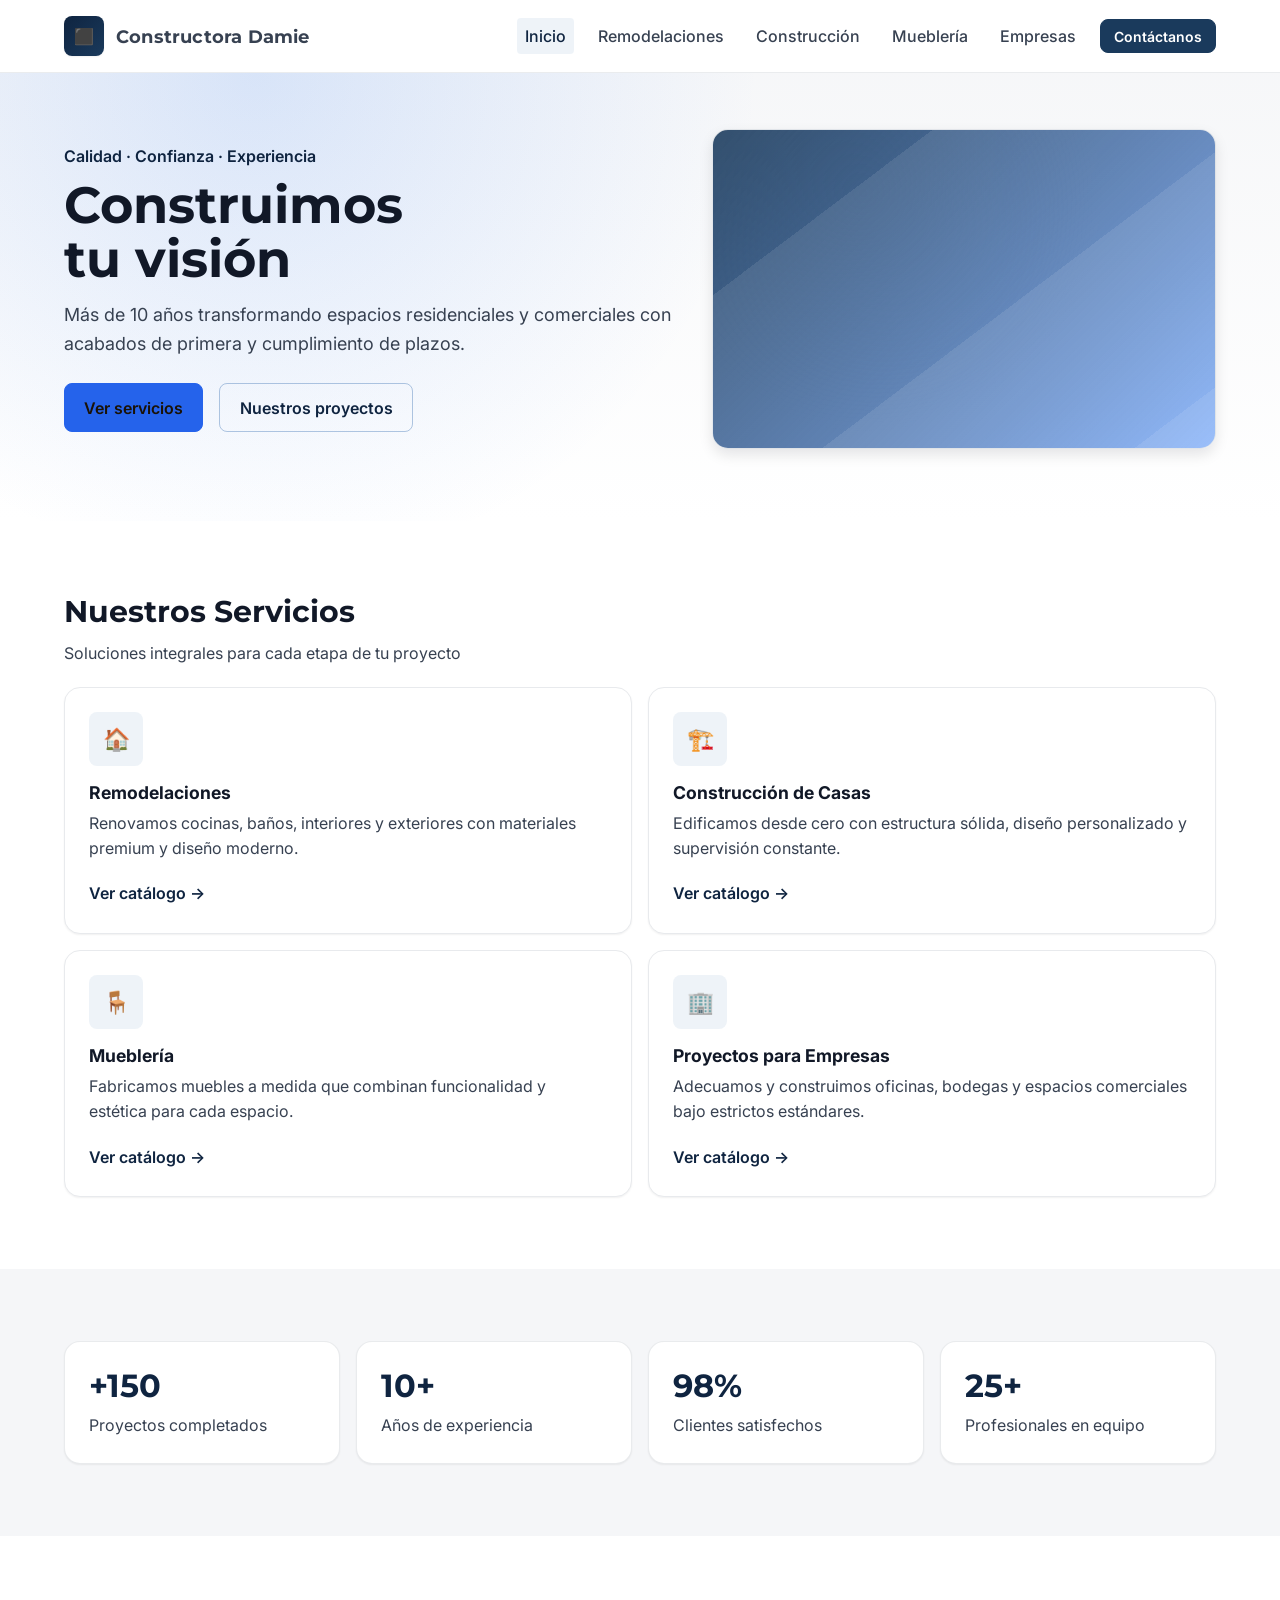
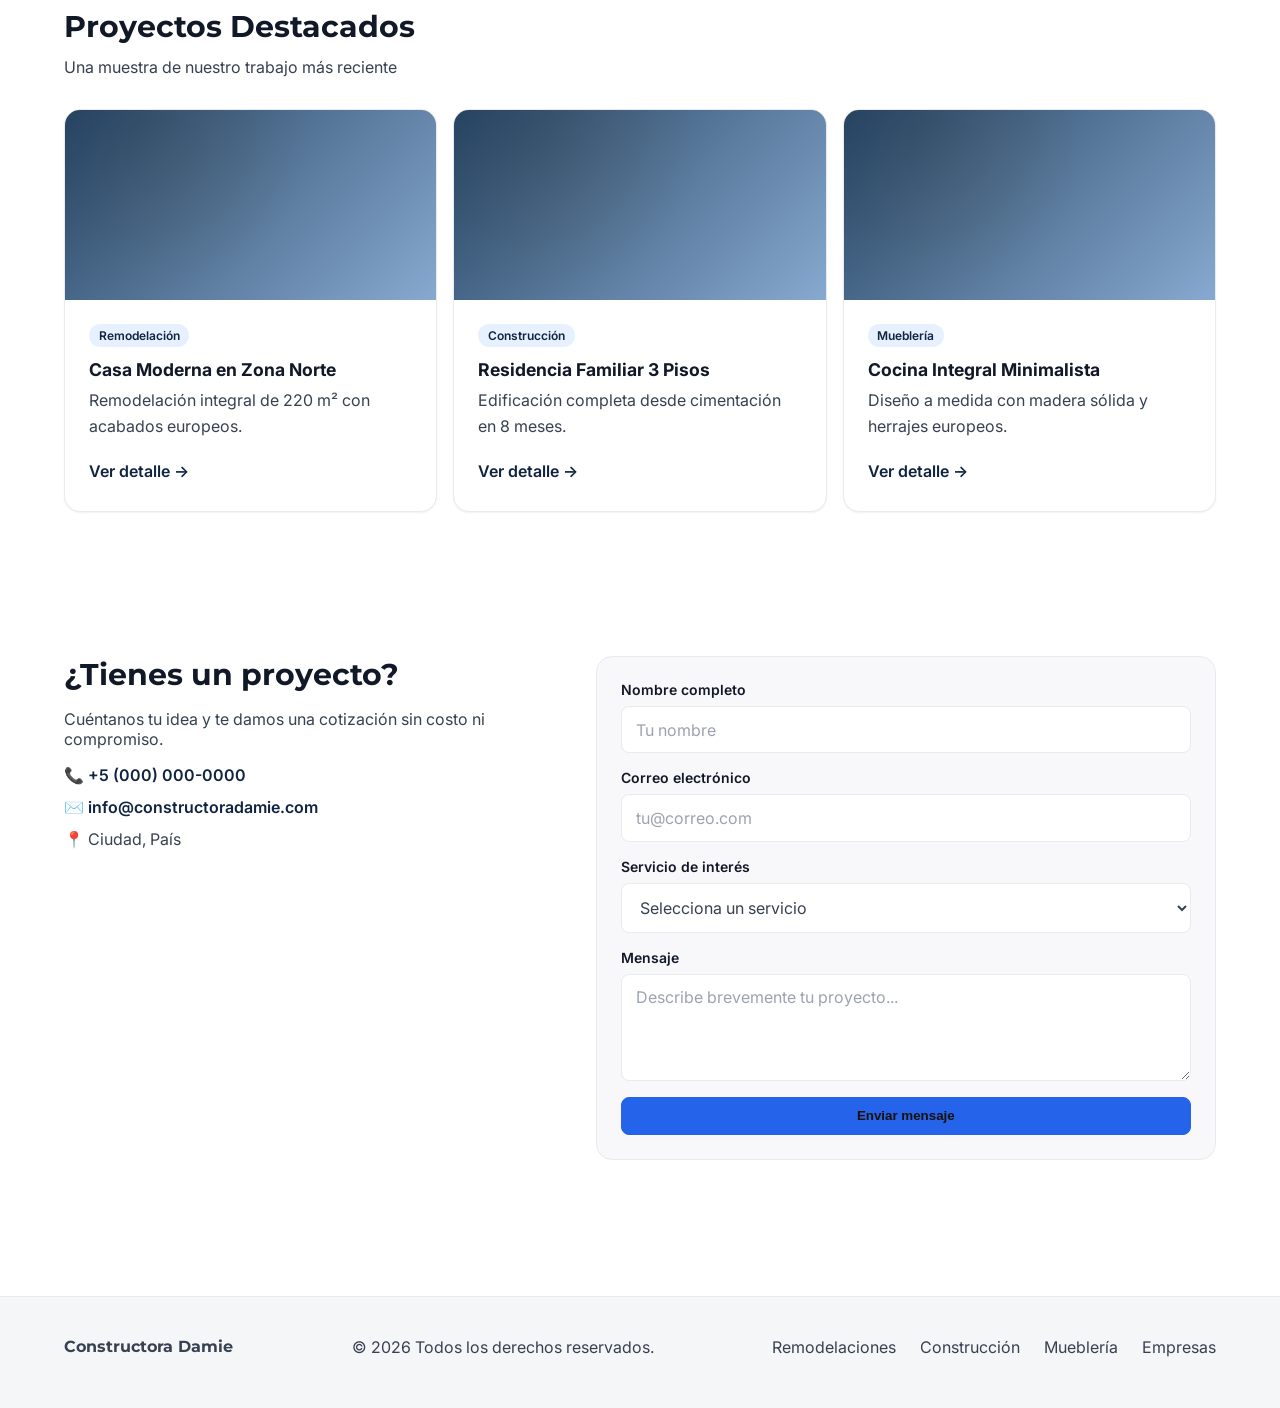
==== index.html @ b375d20c "created -creacion del proyecto en total" ====
<!DOCTYPE html>
<html lang="es">
<head>
  <meta charset="UTF-8" />
  <meta name="viewport" content="width=device-width, initial-scale=1.0" />
  <meta name="description" content="Constructora Damie — Remodelaciones, construcción de casas, mueblería y proyectos para empresas." />

  <title>Constructora Damie | Construimos tu visión</title>

  <!-- Hojas de estilo en orden de dependencia -->
  <link rel="stylesheet" href="css/variables.css" />
  <link rel="stylesheet" href="css/layout.css" />
  <link rel="stylesheet" href="css/components.css" />
  <link rel="stylesheet" href="css/pages.css" />

  <!-- Script global con defer: se descarga en paralelo y ejecuta al terminar el DOM -->
  <script src="js/main.js" defer></script>
</head>
<body>

  <!-- ========================================
       ENCABEZADO Y NAVEGACIÓN GLOBAL
       ======================================== -->
  <header class="site-header">
    <div class="container header-inner">

      <!-- Logo / identidad de marca -->
      <a href="index.html" class="logo" aria-label="Inicio Constructora Damie">
        <span class="logo__icon">⬛</span>
        <span class="logo__text">Constructora <strong>Damie</strong></span>
      </a>

      <!-- Botón hamburguesa (solo móviles) -->
      <button class="nav-toggle" aria-label="Abrir menú" aria-expanded="false" aria-controls="main-nav">
        <span class="nav-toggle__bar"></span>
        <span class="nav-toggle__bar"></span>
        <span class="nav-toggle__bar"></span>
      </button>

      <!-- Menú de navegación principal -->
      <nav id="main-nav" class="main-nav" role="navigation" aria-label="Menú principal">
        <ul class="main-nav__list">
          <li><a href="index.html" class="main-nav__link active">Inicio</a></li>
          <li><a href="pages/remodelaciones.html" class="main-nav__link">Remodelaciones</a></li>
          <li><a href="pages/construccion-casas.html" class="main-nav__link">Construcción</a></li>
          <li><a href="pages/muebleria.html" class="main-nav__link">Mueblería</a></li>
          <li><a href="pages/empresas.html" class="main-nav__link">Empresas</a></li>
          <li><a href="#contacto" class="btn btn--primary btn--sm">Contáctanos</a></li>
        </ul>
      </nav>

    </div>
  </header>

  <!-- ========================================
       CONTENIDO PRINCIPAL
       ======================================== -->
  <main id="main-content">

    <!-- SECCIÓN HERO — primera impresión del visitante -->
    <section class="hero" aria-labelledby="hero-title">
      <div class="container hero__inner">
        <div class="hero__text">
          <p class="hero__eyebrow">Calidad · Confianza · Experiencia</p>
          <h1 id="hero-title" class="hero__title">Construimos<br>tu visión</h1>
          <p class="hero__subtitle">
            Más de 10 años transformando espacios residenciales y comerciales
            con acabados de primera y cumplimiento de plazos.
          </p>
          <div class="hero__actions">
            <a href="#servicios" class="btn btn--accent btn--lg">Ver servicios</a>
            <a href="#proyectos" class="btn btn--outline btn--lg">Nuestros proyectos</a>
          </div>
        </div>
        <div class="hero__image" role="img" aria-label="Proyecto destacado de Constructora Damie"></div>
      </div>
    </section>

    <!-- SECCIÓN SERVICIOS — tarjetas de los 4 servicios principales -->
    <section id="servicios" class="section services" aria-labelledby="services-title">
      <div class="container">
        <div class="section-header">
          <h2 id="services-title" class="section-title">Nuestros Servicios</h2>
          <p class="section-subtitle">Soluciones integrales para cada etapa de tu proyecto</p>
        </div>

        <div class="services__grid">

          <article class="card card--service">
            <div class="card__icon" aria-hidden="true">🏠</div>
            <h3 class="card__title">Remodelaciones</h3>
            <p class="card__desc">Renovamos cocinas, baños, interiores y exteriores con materiales premium y diseño moderno.</p>
            <a href="pages/remodelaciones.html" class="card__link">Ver catálogo →</a>
          </article>

          <article class="card card--service">
            <div class="card__icon" aria-hidden="true">🏗️</div>
            <h3 class="card__title">Construcción de Casas</h3>
            <p class="card__desc">Edificamos desde cero con estructura sólida, diseño personalizado y supervisión constante.</p>
            <a href="pages/construccion-casas.html" class="card__link">Ver catálogo →</a>
          </article>

          <article class="card card--service">
            <div class="card__icon" aria-hidden="true">🪑</div>
            <h3 class="card__title">Mueblería</h3>
            <p class="card__desc">Fabricamos muebles a medida que combinan funcionalidad y estética para cada espacio.</p>
            <a href="pages/muebleria.html" class="card__link">Ver catálogo →</a>
          </article>

          <article class="card card--service">
            <div class="card__icon" aria-hidden="true">🏢</div>
            <h3 class="card__title">Proyectos para Empresas</h3>
            <p class="card__desc">Adecuamos y construimos oficinas, bodegas y espacios comerciales bajo estrictos estándares.</p>
            <a href="pages/empresas.html" class="card__link">Ver catálogo →</a>
          </article>

        </div>
      </div>
    </section>

    <!-- SECCIÓN CIFRAS / CONFIANZA -->
    <section class="section stats" aria-label="Cifras de confianza">
      <div class="container stats__grid">
        <div class="stat">
          <span class="stat__number">+150</span>
          <span class="stat__label">Proyectos completados</span>
        </div>
        <div class="stat">
          <span class="stat__number">10+</span>
          <span class="stat__label">Años de experiencia</span>
        </div>
        <div class="stat">
          <span class="stat__number">98%</span>
          <span class="stat__label">Clientes satisfechos</span>
        </div>
        <div class="stat">
          <span class="stat__number">25+</span>
          <span class="stat__label">Profesionales en equipo</span>
        </div>
      </div>
    </section>

    <!-- SECCIÓN PROYECTOS DESTACADOS -->
    <section id="proyectos" class="section projects" aria-labelledby="projects-title">
      <div class="container">
        <div class="section-header">
          <h2 id="projects-title" class="section-title">Proyectos Destacados</h2>
          <p class="section-subtitle">Una muestra de nuestro trabajo más reciente</p>
        </div>

        <div class="projects__grid">
          <!-- Las tarjetas de proyecto se generarán con JS o se añadirán en iteraciones siguientes -->
          <article class="card card--project">
            <div class="card__thumb card__thumb--placeholder" role="img" aria-label="Remodelación residencial"></div>
            <div class="card__body">
              <span class="tag">Remodelación</span>
              <h3 class="card__title">Casa Moderna en Zona Norte</h3>
              <p class="card__desc">Remodelación integral de 220 m² con acabados europeos.</p>
              <a href="pages/detalles.html" class="card__link">Ver detalle →</a>
            </div>
          </article>

          <article class="card card--project">
            <div class="card__thumb card__thumb--placeholder" role="img" aria-label="Construcción nueva"></div>
            <div class="card__body">
              <span class="tag">Construcción</span>
              <h3 class="card__title">Residencia Familiar 3 Pisos</h3>
              <p class="card__desc">Edificación completa desde cimentación en 8 meses.</p>
              <a href="pages/detalles.html" class="card__link">Ver detalle →</a>
            </div>
          </article>

          <article class="card card--project">
            <div class="card__thumb card__thumb--placeholder" role="img" aria-label="Mueblería a medida"></div>
            <div class="card__body">
              <span class="tag">Mueblería</span>
              <h3 class="card__title">Cocina Integral Minimalista</h3>
              <p class="card__desc">Diseño a medida con madera sólida y herrajes europeos.</p>
              <a href="pages/detalles.html" class="card__link">Ver detalle →</a>
            </div>
          </article>
        </div>
      </div>
    </section>

    <!-- SECCIÓN CONTACTO -->
    <section id="contacto" class="section contact" aria-labelledby="contact-title">
      <div class="container contact__inner">

        <div class="contact__info">
          <h2 id="contact-title" class="section-title">¿Tienes un proyecto?</h2>
          <p>Cuéntanos tu idea y te damos una cotización sin costo ni compromiso.</p>
          <ul class="contact__list">
            <li>📞 <a href="tel:+50000000000">+5 (000) 000-0000</a></li>
            <li>✉️ <a href="mailto:info@constructoradamie.com">info@constructoradamie.com</a></li>
            <li>📍 Ciudad, País</li>
          </ul>
        </div>

        <!-- Formulario de contacto — acción real se configura con JS o backend -->
        <form class="contact__form" id="contact-form" novalidate>
          <div class="form-group">
            <label for="nombre">Nombre completo</label>
            <input type="text" id="nombre" name="nombre" placeholder="Tu nombre" required />
          </div>
          <div class="form-group">
            <label for="email">Correo electrónico</label>
            <input type="email" id="email" name="email" placeholder="tu@correo.com" required />
          </div>
          <div class="form-group">
            <label for="servicio">Servicio de interés</label>
            <select id="servicio" name="servicio">
              <option value="">Selecciona un servicio</option>
              <option value="remodelacion">Remodelación</option>
              <option value="construccion">Construcción de casa</option>
              <option value="muebleria">Mueblería</option>
              <option value="empresas">Proyecto empresarial</option>
            </select>
          </div>
          <div class="form-group">
            <label for="mensaje">Mensaje</label>
            <textarea id="mensaje" name="mensaje" rows="4" placeholder="Describe brevemente tu proyecto..."></textarea>
          </div>
          <button type="submit" class="btn btn--accent btn--full">Enviar mensaje</button>
        </form>

      </div>
    </section>

  </main>

  <!-- ========================================
       PIE DE PÁGINA
       ======================================== -->
  <footer class="site-footer">
    <div class="container footer__inner">
      <p class="footer__brand">Constructora <strong>Damie</strong></p>
      <p class="footer__copy">© <span id="year"></span> Todos los derechos reservados.</p>
      <nav aria-label="Enlaces del pie de página">
        <ul class="footer__links">
          <li><a href="pages/remodelaciones.html">Remodelaciones</a></li>
          <li><a href="pages/construccion-casas.html">Construcción</a></li>
          <li><a href="pages/muebleria.html">Mueblería</a></li>
          <li><a href="pages/empresas.html">Empresas</a></li>
        </ul>
      </nav>
    </div>
  </footer>

</body>
</html>
---- css/variables.css ----
@import url('https://fonts.googleapis.com/css2?family=Inter:wght@400;500;600;700&family=Montserrat:wght@400;600;700&display=swap');

/* =============================================
   variables.css — Tokens de diseño globales
   Constructora Damie
   ============================================= */

:root {

  /* --- Paleta de color principal (azules) --- */
  --color-primary:        #1A3A5C;   /* Azul marino corporativo */
  --color-primary-light:  #3B82F6;   /* Azul medio luminoso (hover, acentos) */
  --color-primary-dark:   #0F2440;   /* Azul oscuro (sombras, énfasis) */

  /* --- Neutros --- */
  --color-white:          #FFFFFF;
  --color-gray-100:       #F5F6F8;   /* Fondo de secciones alternas */
  --color-gray-200:       #E8EAED;   /* Bordes suaves */
  --color-gray-400:       #9CA3AF;   /* Texto secundario / placeholders */
  --color-gray-700:       #374151;   /* Texto de cuerpo */
  --color-gray-900:       #111827;   /* Títulos y texto principal */

  /* --- Color de acento / llamada a la acción (azul brillante) --- */
  --color-accent:         #2563EB;   /* Azul de acento para CTA */
  --color-accent-dark:    #1D4ED8;   /* Hover del acento */

  /* --- Semánticos --- */
  --color-bg:             var(--color-white);
  --color-text:           var(--color-gray-700);
  --color-heading:        var(--color-gray-900);
  --color-border:         var(--color-gray-200);
  --color-surface:        var(--color-gray-100);

  /* --- Tipografía --- */
  --font-primary:   'Inter', 'Segoe UI', Arial, sans-serif;
  --font-heading:   'Montserrat', 'Inter', 'Segoe UI', Arial, sans-serif;

  --text-xs:    0.75rem;    /*  12px */
  --text-sm:    0.875rem;   /*  14px */
  --text-base:  1rem;       /*  16px */
  --text-lg:    1.125rem;   /*  18px */
  --text-xl:    1.25rem;    /*  20px */
  --text-2xl:   1.5rem;     /*  24px */
  --text-3xl:   1.875rem;   /*  30px */
  --text-4xl:   2.25rem;    /*  36px */
  --text-5xl:   3rem;       /*  48px */

  --font-normal:  400;
  --font-medium:  500;
  --font-semi:    600;
  --font-bold:    700;

  --leading-tight:  1.25;
  --leading-normal: 1.6;

  /* --- Espaciado (escala 4px) --- */
  --space-1:   0.25rem;   /*  4px */
  --space-2:   0.5rem;    /*  8px */
  --space-3:   0.75rem;   /* 12px */
  --space-4:   1rem;      /* 16px */
  --space-6:   1.5rem;    /* 24px */
  --space-8:   2rem;      /* 32px */
  --space-10:  2.5rem;    /* 40px */
  --space-12:  3rem;      /* 48px */
  --space-16:  4rem;      /* 64px */
  --space-20:  5rem;      /* 80px */

  /* --- Bordes y radios --- */
  --radius-sm:  4px;
  --radius-md:  8px;
  --radius-lg:  16px;
  --radius-full: 9999px;

  /* --- Sombras --- */
  --shadow-sm:  0 1px 2px rgba(2, 6, 23, 0.06);
  --shadow-md:  0 6px 14px rgba(2, 6, 23, 0.10);
  --shadow-lg:  0 10px 28px rgba(2, 6, 23, 0.14);

  /* --- Transiciones --- */
  --transition-fast:   150ms ease;
  --transition-base:   250ms ease;
  --transition-slow:   400ms ease;

  /* --- Ancho máximo del contenedor --- */
  --container-max: 1200px;
  --container-pad: var(--space-6);
}
---- css/layout.css ----
/* =============================================
   layout.css — Estructura base del sitio
   Constructora Damie
   ============================================= */

/* Reset mínimo y box-model consistente */
*,
*::before,
*::after {
  box-sizing: border-box;
}

html {
  scroll-behavior: smooth;
}

body {
  margin: 0;
  font-family: var(--font-primary);
  color: var(--color-text);
  background: var(--color-bg);
}

img {
  max-width: 100%;
  height: auto;
}

a {
  color: inherit;
  text-decoration: none;
}

:focus-visible {
  outline: 3px solid rgba(37, 99, 168, 0.35);
  outline-offset: 2px;
  border-radius: var(--radius-sm);
}

/* Contenedor centrado para mantener legibilidad */
.container {
  width: min(100%, var(--container-max));
  margin: 0 auto;
  padding: 0 var(--container-pad);
}

/* Encabezado */
.site-header {
  position: sticky;
  top: 0;
  z-index: 50;
  background: rgba(255, 255, 255, 0.85);
  backdrop-filter: blur(10px);
  border-bottom: 1px solid rgba(232, 234, 237, 0.9);
}

.header-inner {
  min-height: 72px;
  display: flex;
  align-items: center;
  justify-content: space-between;
  gap: var(--space-4);
}

.logo {
  display: inline-flex;
  align-items: center;
  gap: var(--space-3);
  padding: var(--space-2) 0;
  user-select: none;
}

.logo__icon {
  width: 40px;
  height: 40px;
  display: grid;
  place-items: center;
  border-radius: var(--radius-md);
  background: linear-gradient(135deg, var(--color-primary-dark), var(--color-primary));
  color: var(--color-white);
  box-shadow: var(--shadow-sm);
  font-size: 16px;
}

.logo__text {
  font-family: var(--font-heading);
  font-size: 1.1rem;
  font-weight: var(--font-bold);
  letter-spacing: 0.2px;
}

.nav-toggle {
  display: none; /* Visible en móviles */
  width: 44px;
  height: 44px;
  border-radius: var(--radius-md);
  border: 1px solid var(--color-border);
  background: var(--color-white);
  cursor: pointer;
  align-items: center;
  justify-content: center;
}

.nav-toggle__bar {
  display: block;
  width: 20px;
  height: 2px;
  background: var(--color-gray-700);
  border-radius: var(--radius-full);
  margin: 3px 0;
}

/* Navegación */
.main-nav__list {
  list-style: none;
  padding: 0;
  margin: 0;
  display: flex;
  align-items: center;
  gap: var(--space-4);
}

.main-nav__link {
  font-weight: var(--font-medium);
  color: var(--color-gray-700);
  padding: var(--space-2) var(--space-2);
  border-radius: var(--radius-sm);
  transition: background var(--transition-fast), color var(--transition-fast);
}

.main-nav__link:hover {
  background: rgba(232, 234, 237, 0.8);
  color: var(--color-primary-dark);
}

.main-nav__link.active {
  color: var(--color-primary-dark);
  background: rgba(37, 99, 168, 0.08);
}

/* Footer */
.site-footer {
  margin-top: 4rem;
  padding: 2.5rem 0;
  border-top: 1px solid rgba(232, 234, 237, 0.9);
  background: var(--color-surface);
}

.footer__inner {
  display: flex;
  align-items: flex-start;
  justify-content: space-between;
  gap: var(--space-8);
}

.footer__brand {
  margin: 0 0 var(--space-3);
  font-family: var(--font-heading);
  font-weight: var(--font-bold);
}

.footer__copy {
  margin: 0;
  color: var(--color-gray-700);
}

.footer__links {
  margin: 0;
  padding: 0;
  list-style: none;
  display: flex;
  gap: var(--space-6);
  flex-wrap: wrap;
  justify-content: flex-end;
}

.footer__links a:hover {
  color: var(--color-primary-dark);
}

/* Utilidad: separadores consistentes entre secciones */
.section {
  padding: 4.5rem 0;
}

/* Ajustes para pantallas pequeñas */
@media (max-width: 860px) {
  .container {
    padding: 0 var(--space-4);
  }

  .nav-toggle {
    display: inline-flex;
  }

  .main-nav {
    position: absolute;
    left: 0;
    right: 0;
    top: 72px;
    background: rgba(255, 255, 255, 0.96);
    backdrop-filter: blur(10px);
    border-bottom: 1px solid rgba(232, 234, 237, 0.9);
    transform: translateY(-10px);
    opacity: 0;
    pointer-events: none;
    transition: opacity var(--transition-base), transform var(--transition-base);
  }

  .main-nav--open {
    opacity: 1;
    pointer-events: auto;
    transform: translateY(0);
  }

  .main-nav__list {
    padding: var(--space-6) var(--space-4);
    margin: 0;
    display: flex;
    flex-direction: column;
    align-items: flex-start;
    gap: var(--space-3);
  }

  .footer__inner {
    flex-direction: column;
    gap: var(--space-4);
  }

  .footer__links {
    justify-content: flex-start;
  }
}
---- css/components.css ----
/* =============================================
   components.css — Componentes reutilizables
   Constructora Damie
   ============================================= */

/* Botones */
.btn {
  display: inline-flex;
  align-items: center;
  justify-content: center;
  gap: var(--space-2);
  font-weight: var(--font-semi);
  border-radius: var(--radius-md);
  border: 1px solid transparent;
  padding: 0.65rem 1.1rem;
  transition: transform var(--transition-fast), background var(--transition-fast), border-color var(--transition-fast), color var(--transition-fast);
  cursor: pointer;
  white-space: nowrap;
}

.btn:hover {
  transform: translateY(-1px);
}

.btn--full {
  width: 100%;
}

.btn--sm {
  padding: 0.45rem 0.8rem;
  font-size: var(--text-sm);
}

.btn--lg {
  padding: 0.85rem 1.2rem;
  font-size: var(--text-base);
}

.btn--primary {
  background: var(--color-primary);
  border-color: var(--color-primary);
  color: var(--color-white);
}

.btn--primary:hover {
  background: var(--color-primary-dark);
  border-color: var(--color-primary-dark);
}

.btn--accent {
  background: var(--color-accent);
  border-color: var(--color-accent);
  color: #1a1206;
}

.btn--accent:hover {
  background: var(--color-accent-dark);
  border-color: var(--color-accent-dark);
}

.btn--outline {
  background: transparent;
  border-color: rgba(37, 99, 168, 0.35);
  color: var(--color-primary-dark);
}

.btn--outline:hover {
  background: rgba(37, 99, 168, 0.08);
  border-color: rgba(37, 99, 168, 0.55);
}

/* Tarjetas */
.card {
  background: var(--color-white);
  border: 1px solid var(--color-border);
  border-radius: var(--radius-lg);
  box-shadow: var(--shadow-sm);
  overflow: hidden;
}

.card--service {
  padding: var(--space-6);
}

.card__icon {
  width: 54px;
  height: 54px;
  border-radius: var(--radius-md);
  display: grid;
  place-items: center;
  background: rgba(37, 99, 168, 0.08);
  color: var(--color-primary-dark);
  font-size: 22px;
  margin-bottom: var(--space-4);
}

.card__title {
  margin: 0 0 var(--space-2);
  font-size: 1.1rem;
  font-weight: var(--font-bold);
  color: var(--color-heading);
}

.card__desc {
  margin: 0 0 var(--space-4);
  color: var(--color-gray-700);
  line-height: var(--leading-normal);
}

.card__link {
  display: inline-flex;
  align-items: center;
  gap: var(--space-2);
  font-weight: var(--font-semi);
  color: var(--color-primary-dark);
  padding: 0.35rem 0;
  border-radius: var(--radius-sm);
}

.card__link:hover {
  color: var(--color-primary);
}

/* Proyecto */
.card--project {
  display: grid;
  grid-template-columns: 1fr;
}

.card__thumb {
  height: 190px;
  background: rgba(37, 99, 168, 0.08);
}

.card__thumb--placeholder {
  /* Placeholder visual para que el layout no se vea vacío */
  background:
    linear-gradient(135deg, rgba(26, 58, 92, 0.95), rgba(37, 99, 168, 0.55)),
    radial-gradient(circle at 20% 10%, rgba(232, 160, 32, 0.45), transparent 50%);
}

.card__body {
  padding: var(--space-6);
}

.tag {
  display: inline-flex;
  align-items: center;
  padding: 0.25rem 0.6rem;
  border-radius: var(--radius-full);
  background: rgba(59, 130, 246, 0.12); /* Azul claro suave */
  color: var(--color-primary-dark);
  font-weight: var(--font-semi);
  font-size: var(--text-xs);
  margin-bottom: var(--space-3);
}

/* Secciones */
.section-header {
  margin-bottom: var(--space-8);
  display: grid;
  gap: var(--space-3);
}

.section-title {
  margin: 0;
  font-family: var(--font-heading);
  font-size: var(--text-3xl);
  line-height: var(--leading-tight);
  color: var(--color-heading);
}

.section-subtitle {
  margin: 0;
  color: var(--color-gray-700);
}

/* Formulario */
.contact__form {
  border: 1px solid var(--color-border);
  background: rgba(245, 246, 248, 0.7);
  border-radius: var(--radius-lg);
  padding: var(--space-6);
}

.form-group {
  display: grid;
  gap: var(--space-2);
  margin-bottom: var(--space-4);
}

.form-group label {
  font-weight: var(--font-semi);
  color: var(--color-heading);
  font-size: var(--text-sm);
}

.form-group input,
.form-group select,
.form-group textarea {
  width: 100%;
  border: 1px solid var(--color-border);
  background: var(--color-white);
  border-radius: var(--radius-md);
  padding: 0.8rem 0.9rem;
  font-family: var(--font-primary);
  font-size: var(--text-base);
  color: var(--color-text);
  transition: border-color var(--transition-fast), box-shadow var(--transition-fast);
}

.form-group input::placeholder,
.form-group textarea::placeholder {
  color: var(--color-gray-400);
}

.form-group input:focus,
.form-group select:focus,
.form-group textarea:focus {
  border-color: rgba(37, 99, 168, 0.65);
  box-shadow: 0 0 0 4px rgba(37, 99, 168, 0.12);
  outline: none;
}

.contact__success {
  margin-top: var(--space-4);
  color: var(--color-primary-dark);
  background: rgba(37, 99, 168, 0.08);
  border: 1px solid rgba(37, 99, 168, 0.25);
  padding: var(--space-3);
  border-radius: var(--radius-md);
  font-weight: var(--font-medium);
}

/* =============================================
   PROJECT CARDS — Catálogo por tarjetas
   ============================================= */

.project-card-grid {
  display: grid;
  grid-template-columns: 1fr;
  gap: var(--space-6);
}

.project-card {
  background: var(--color-white);
  border: 1px solid var(--color-border);
  border-radius: var(--radius-lg);
  overflow: hidden;
  box-shadow: var(--shadow-sm);
  display: flex;
  flex-direction: column;
  min-height: 100%;
  transition: transform var(--transition-fast), box-shadow var(--transition-fast);
}

.project-card:hover {
  transform: translateY(-4px);
  box-shadow: var(--shadow-md);
}

.project-card__media {
  height: 220px;
  background: rgba(37, 99, 168, 0.08);
  overflow: hidden;
}

.project-card__media img {
  width: 100%;
  height: 100%;
  object-fit: cover;
  display: block;
  transform: scale(1);
  transition: transform var(--transition-slow);
}

.project-card:hover .project-card__media img {
  transform: scale(1.07);
}

.project-card__body {
  padding: var(--space-5) var(--space-4);
  display: flex;
  flex-direction: column;
  gap: var(--space-3);
  flex: 1;
}

.project-card__title {
  margin: 0;
  font-family: var(--font-heading);
  font-size: var(--text-xl);
  line-height: var(--leading-tight);
  color: var(--color-heading);
  font-weight: var(--font-bold);
}

.project-card__btn {
  margin-top: auto;
  display: inline-flex;
  align-items: center;
  justify-content: center;
  gap: var(--space-2);
  padding: 0.8rem 1.1rem;
  border-radius: var(--radius-md);
  border: 1px solid var(--color-primary);
  background: var(--color-primary);
  color: var(--color-white);
  font-weight: var(--font-semi);
  transition: transform var(--transition-fast), background var(--transition-fast), border-color var(--transition-fast);
}

.project-card__btn:hover {
  transform: translateY(-1px);
  background: var(--color-primary-dark);
  border-color: var(--color-primary-dark);
}

.project-card__btn:focus-visible {
  outline: 3px solid rgba(37, 99, 168, 0.35);
  outline-offset: 3px;
}

@media (min-width: 560px) {
  .project-card-grid {
    grid-template-columns: repeat(2, minmax(0, 1fr));
  }
}

@media (min-width: 980px) {
  .project-card-grid {
    grid-template-columns: repeat(3, minmax(0, 1fr));
  }
}
---- css/pages.css ----
/* =============================================
   pages.css — Estilos específicos por sección
   Constructora Damie
   ============================================= */

/* HERO */
.hero {
  padding: 3.5rem 0 4.5rem;
  background:
    radial-gradient(circle at 20% 0%, rgba(59, 130, 246, 0.16), transparent 45%),
    linear-gradient(180deg, rgba(245, 246, 248, 0.9), rgba(255, 255, 255, 1));
}

.hero__inner {
  display: grid;
  grid-template-columns: 1fr;
  gap: var(--space-8);
  align-items: center;
}

.hero__eyebrow {
  margin: 0 0 var(--space-3);
  font-weight: var(--font-semi);
  color: var(--color-primary-dark);
}

.hero__title {
  margin: 0 0 var(--space-4);
  font-family: var(--font-heading);
  font-size: clamp(2rem, 4.3vw, 3.2rem);
  line-height: 1.05;
  color: var(--color-heading);
}

.hero__subtitle {
  margin: 0 0 var(--space-6);
  color: var(--color-gray-700);
  font-size: var(--text-lg);
  line-height: var(--leading-normal);
}

.hero__actions {
  display: flex;
  flex-wrap: wrap;
  gap: var(--space-4);
}

.hero__image {
  height: 320px;
  border-radius: var(--radius-lg);
  border: 1px solid rgba(232, 234, 237, 0.95);
  box-shadow: var(--shadow-md);
  background:
    linear-gradient(135deg, rgba(26, 58, 92, 0.95), rgba(59, 130, 246, 0.55)),
    radial-gradient(circle at 30% 20%, rgba(241, 245, 249, 0.9), transparent 55%);
  position: relative;
  overflow: hidden;
}

.hero__image::after {
  content: "";
  position: absolute;
  inset: -40%;
  background:
    repeating-linear-gradient(
      135deg,
      rgba(255, 255, 255, 0.18),
      rgba(255, 255, 255, 0) 18%
    );
  transform: rotate(8deg);
  opacity: 0.5;
}

/* SERVICIOS */
.services .section-header {
  margin-bottom: var(--space-6);
}

.services__grid {
  display: grid;
  grid-template-columns: 1fr;
  gap: var(--space-4);
}

/* CIFRAS */
.stats {
  background: var(--color-surface);
}

.stats__grid {
  display: grid;
  grid-template-columns: repeat(2, minmax(0, 1fr));
  gap: var(--space-4);
}

.stat {
  border: 1px solid rgba(232, 234, 237, 0.95);
  border-radius: var(--radius-lg);
  padding: var(--space-6);
  background: var(--color-white);
  box-shadow: var(--shadow-sm);
}

.stat__number {
  display: block;
  font-family: var(--font-heading);
  font-size: 2rem;
  font-weight: var(--font-bold);
  color: var(--color-primary-dark);
  margin-bottom: var(--space-2);
}

.stat__label {
  color: var(--color-gray-700);
  line-height: var(--leading-normal);
}

/* PROYECTOS */
.projects__grid {
  display: grid;
  grid-template-columns: 1fr;
  gap: var(--space-4);
}

/* CONTACTO */
.contact__inner {
  display: grid;
  grid-template-columns: 1fr;
  gap: var(--space-6);
}

.contact__list {
  list-style: none;
  padding: 0;
  margin: 0 0 var(--space-6);
  display: grid;
  gap: var(--space-3);
}

.contact__list a {
  color: var(--color-primary-dark);
  font-weight: var(--font-semi);
}

.contact__list a:hover {
  color: var(--color-primary);
}

/* CATÁLOGO DE PROYECTOS — Grid de tarjetas con imagen */
.catalog-grid {
  display: grid;
  grid-template-columns: 1fr;
  gap: var(--space-6);
}

.catalog-card {
  display: block;
  border-radius: var(--radius-lg);
  overflow: hidden;
  background: var(--color-white);
  border: 1px solid var(--color-border);
  box-shadow: var(--shadow-sm);
  text-decoration: none;
  color: inherit;
  transition: transform var(--transition-base), box-shadow var(--transition-base);
}

.catalog-card:hover {
  transform: translateY(-4px);
  box-shadow: var(--shadow-lg);
}

.catalog-card__img {
  overflow: hidden;
  height: 220px;
}

.catalog-card__img img {
  width: 100%;
  height: 100%;
  object-fit: cover;
  display: block;
  transition: transform var(--transition-slow);
}

.catalog-card:hover .catalog-card__img img {
  transform: scale(1.05);
}

.catalog-card__body {
  padding: var(--space-4) var(--space-4) var(--space-5);
}

.catalog-card__title {
  margin: var(--space-2) 0 var(--space-2);
  font-size: var(--text-base);
  font-weight: var(--font-bold);
  color: var(--color-heading);
  line-height: var(--leading-tight);
}

.catalog-card__meta {
  margin: 0;
  font-size: var(--text-sm);
  color: var(--color-gray-400);
}

@media (min-width: 560px) {
  .catalog-grid {
    grid-template-columns: repeat(2, minmax(0, 1fr));
  }
}

@media (min-width: 900px) {
  .catalog-grid {
    grid-template-columns: repeat(3, minmax(0, 1fr));
  }
}

/* DETALLES — Imagen portada + miniaturas + lightbox */
.detail-cover {
  width: 100%;
  height: 420px;
  border-radius: var(--radius-lg);
  background-size: cover;
  background-position: center;
  margin-bottom: var(--space-4);
  cursor: zoom-in;
  border: 1px solid var(--color-border);
  transition: filter var(--transition-base);
}

.detail-cover:hover {
  filter: brightness(0.92);
}

.thumb-grid {
  display: grid;
  grid-template-columns: repeat(auto-fill, minmax(100px, 1fr));
  gap: var(--space-3);
  margin-bottom: var(--space-8);
}

.thumb {
  border: 2px solid transparent;
  border-radius: var(--radius-md);
  overflow: hidden;
  cursor: pointer;
  padding: 0;
  background: none;
  height: 80px;
  transition: border-color var(--transition-fast);
}

.thumb img {
  width: 100%;
  height: 100%;
  object-fit: cover;
  display: block;
}

.thumb--active {
  border-color: var(--color-primary);
  box-shadow: 0 0 0 3px rgba(37, 99, 168, 0.2);
}

/* LIGHTBOX */
.lightbox {
  position: fixed;
  inset: 0;
  z-index: 200;
  background: rgba(0, 0, 0, 0.92);
  display: flex;
  align-items: center;
  justify-content: center;
}

.lightbox[hidden] {
  display: none;
}

.lightbox__wrap {
  max-width: 90vw;
  max-height: 88vh;
  display: flex;
  align-items: center;
  justify-content: center;
}

.lightbox__img {
  max-width: 100%;
  max-height: 88vh;
  object-fit: contain;
  border-radius: var(--radius-md);
  box-shadow: var(--shadow-lg);
}

.lightbox__close,
.lightbox__prev,
.lightbox__next {
  position: fixed;
  background: rgba(255, 255, 255, 0.12);
  border: 1px solid rgba(255, 255, 255, 0.2);
  color: var(--color-white);
  border-radius: var(--radius-full);
  cursor: pointer;
  font-size: 1.4rem;
  line-height: 1;
  transition: background var(--transition-fast);
}

.lightbox__close:hover,
.lightbox__prev:hover,
.lightbox__next:hover {
  background: rgba(255, 255, 255, 0.25);
}

.lightbox__close {
  top: var(--space-4);
  right: var(--space-4);
  width: 44px;
  height: 44px;
  display: grid;
  place-items: center;
}

.lightbox__prev {
  left: var(--space-4);
  top: 50%;
  transform: translateY(-50%);
  width: 48px;
  height: 48px;
  display: grid;
  place-items: center;
  font-size: 2rem;
}

.lightbox__next {
  right: var(--space-4);
  top: 50%;
  transform: translateY(-50%);
  width: 48px;
  height: 48px;
  display: grid;
  place-items: center;
  font-size: 2rem;
}

.project-long-desc {
  line-height: var(--leading-normal);
  color: var(--color-gray-700);
}

/* SUBPÁGINAS — Hero compacto y contenido interno */
.page-hero {
  padding: 2.5rem 0 3rem;
  background:
    radial-gradient(circle at 80% 0%, rgba(59, 130, 246, 0.14), transparent 45%),
    linear-gradient(180deg, rgba(245, 246, 248, 0.9), rgba(255, 255, 255, 1));
}

.page-hero__inner {
  display: grid;
  gap: var(--space-4);
}

.breadcrumb {
  display: flex;
  flex-wrap: wrap;
  gap: var(--space-2);
  margin: 0;
  padding: 0;
  list-style: none;
  font-size: var(--text-sm);
  color: var(--color-gray-700);
}

.breadcrumb a {
  color: var(--color-primary-dark);
  font-weight: var(--font-medium);
}

.breadcrumb a:hover {
  color: var(--color-primary);
}

.page-hero__title {
  margin: 0;
  font-family: var(--font-heading);
  font-size: clamp(1.75rem, 3.5vw, 2.5rem);
  line-height: var(--leading-tight);
  color: var(--color-heading);
}

.page-hero__subtitle {
  margin: 0;
  max-width: 62ch;
  color: var(--color-gray-700);
  line-height: var(--leading-normal);
}

.content-grid {
  display: grid;
  grid-template-columns: 1fr;
  gap: var(--space-6);
}

.content-block {
  border: 1px solid var(--color-border);
  border-radius: var(--radius-lg);
  padding: var(--space-6);
  background: var(--color-white);
  box-shadow: var(--shadow-sm);
}

.content-block__title {
  margin: 0 0 var(--space-3);
  font-size: var(--text-xl);
  color: var(--color-heading);
}

.content-block p {
  margin: 0 0 var(--space-4);
  line-height: var(--leading-normal);
}

.content-block p:last-child {
  margin-bottom: 0;
}

.feature-list {
  margin: 0;
  padding-left: 1.2rem;
  display: grid;
  gap: var(--space-2);
  color: var(--color-gray-700);
}

.gallery-grid {
  display: grid;
  grid-template-columns: 1fr;
  gap: var(--space-4);
}

.gallery-item {
  height: 220px;
  border-radius: var(--radius-lg);
  border: 1px solid var(--color-border);
  background:
    linear-gradient(135deg, rgba(26, 58, 92, 0.9), rgba(37, 99, 168, 0.5)),
    radial-gradient(circle at 70% 20%, rgba(59, 130, 246, 0.25), transparent 55%);
}

/* Página de detalle de proyecto */
.detail-grid {
  display: grid;
  grid-template-columns: 1fr;
  gap: var(--space-6);
}

.detail-meta {
  display: flex;
  flex-wrap: wrap;
  gap: var(--space-3);
  margin: 0 0 var(--space-4);
  padding: 0;
  list-style: none;
}

.detail-meta li {
  padding: 0.35rem 0.75rem;
  border-radius: var(--radius-full);
  background: rgba(37, 99, 168, 0.08);
  color: var(--color-primary-dark);
  font-size: var(--text-sm);
  font-weight: var(--font-medium);
}

.detail-specs {
  display: grid;
  grid-template-columns: 1fr;
  gap: var(--space-3);
  margin: 0;
}

.detail-specs dt {
  font-weight: var(--font-semi);
  color: var(--color-heading);
}

.detail-specs dd {
  margin: 0 0 var(--space-3);
  color: var(--color-gray-700);
}

.cta-banner {
  background: var(--color-primary-dark);
  color: var(--color-white);
  border-radius: var(--radius-lg);
  padding: var(--space-8);
  display: grid;
  gap: var(--space-4);
  text-align: center;
}

.cta-banner__title {
  margin: 0;
  font-family: var(--font-heading);
  font-size: var(--text-2xl);
}

.cta-banner p {
  margin: 0;
  opacity: 0.92;
}

.cta-banner .btn--outline {
  border-color: rgba(255, 255, 255, 0.45);
  color: var(--color-white);
}

.cta-banner .btn--outline:hover {
  background: rgba(255, 255, 255, 0.12);
  border-color: rgba(255, 255, 255, 0.7);
}

/* RESPONSIVO */
@media (min-width: 860px) {
  .hero__inner {
    grid-template-columns: 1.1fr 0.9fr;
  }

  .services__grid {
    grid-template-columns: repeat(2, minmax(0, 1fr));
  }

  .projects__grid {
    grid-template-columns: repeat(3, minmax(0, 1fr));
  }

  .stats__grid {
    grid-template-columns: repeat(4, minmax(0, 1fr));
  }

  .contact__inner {
    grid-template-columns: 0.9fr 1.1fr;
    align-items: start;
  }

  .content-grid {
    grid-template-columns: repeat(2, minmax(0, 1fr));
  }

  .gallery-grid {
    grid-template-columns: repeat(3, minmax(0, 1fr));
  }

  .detail-grid {
    grid-template-columns: 1.2fr 0.8fr;
    align-items: start;
  }

  .detail-specs {
    grid-template-columns: 140px 1fr;
  }
}
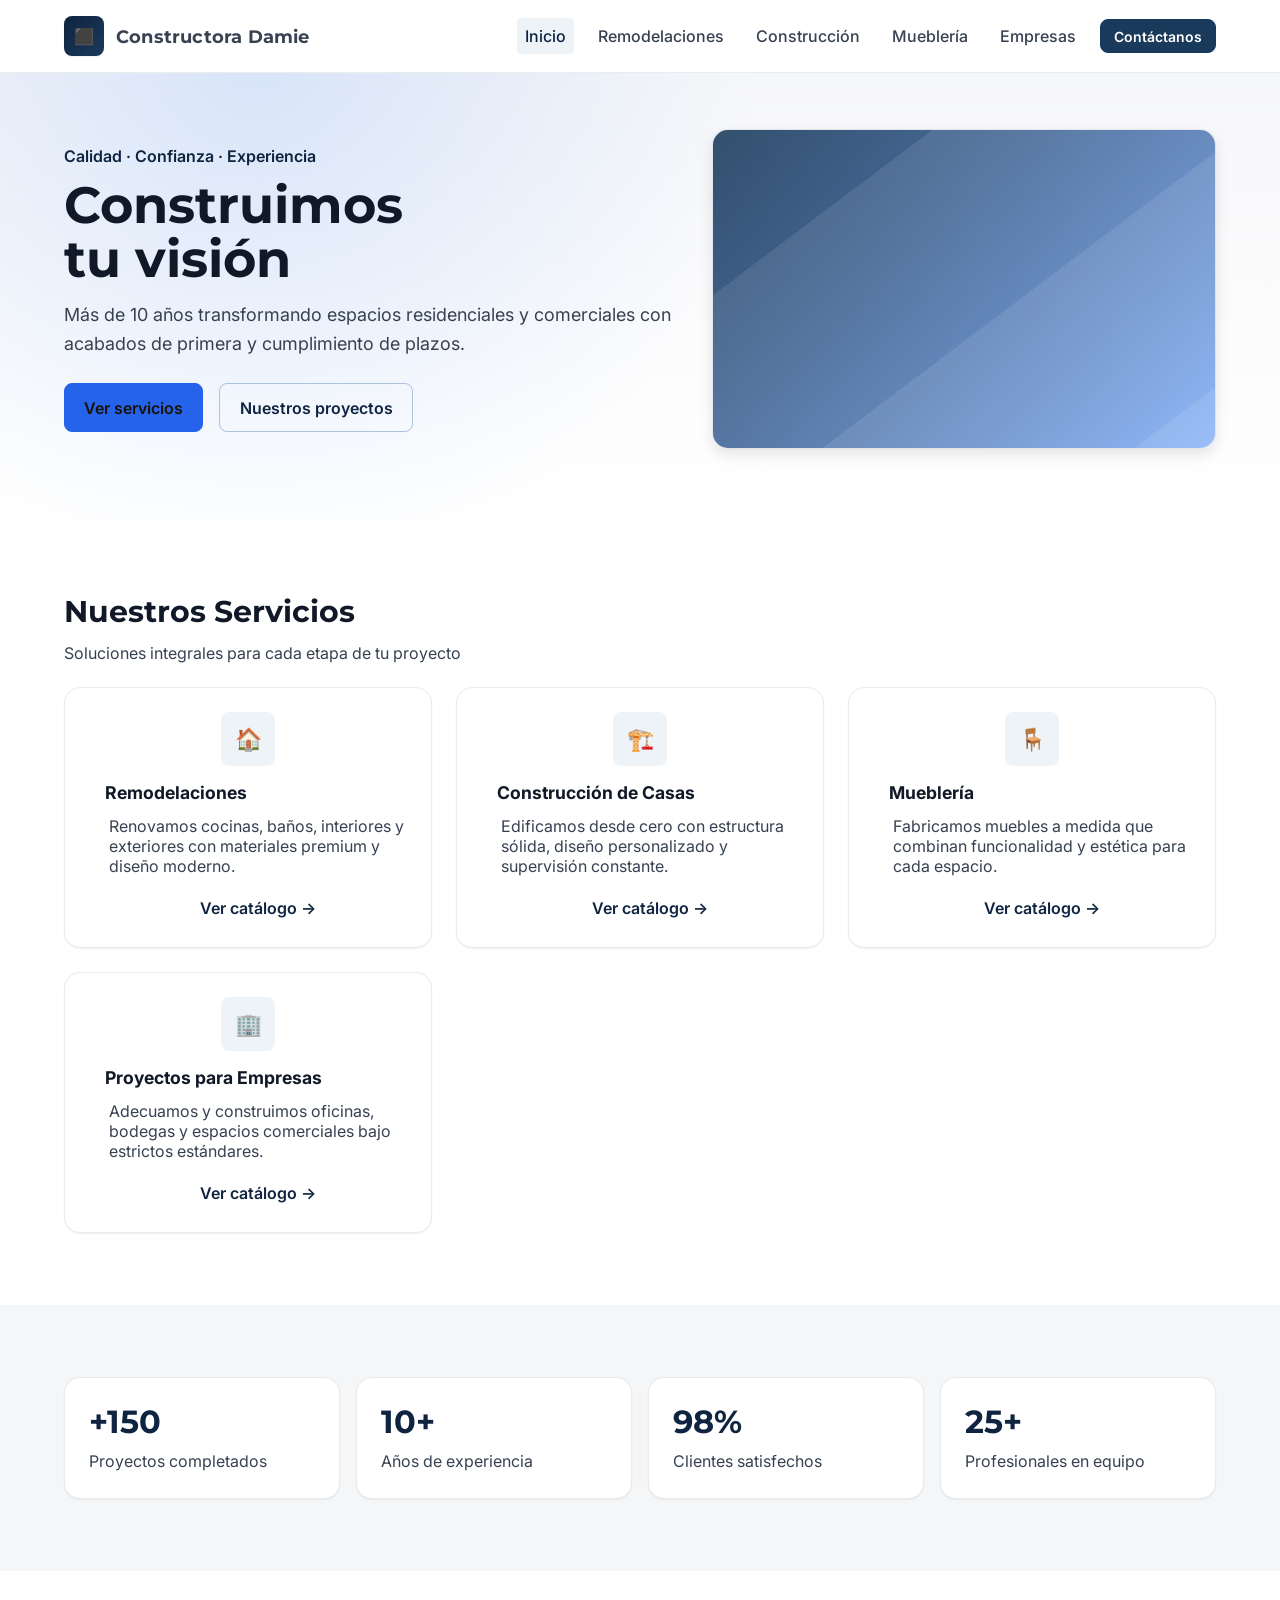
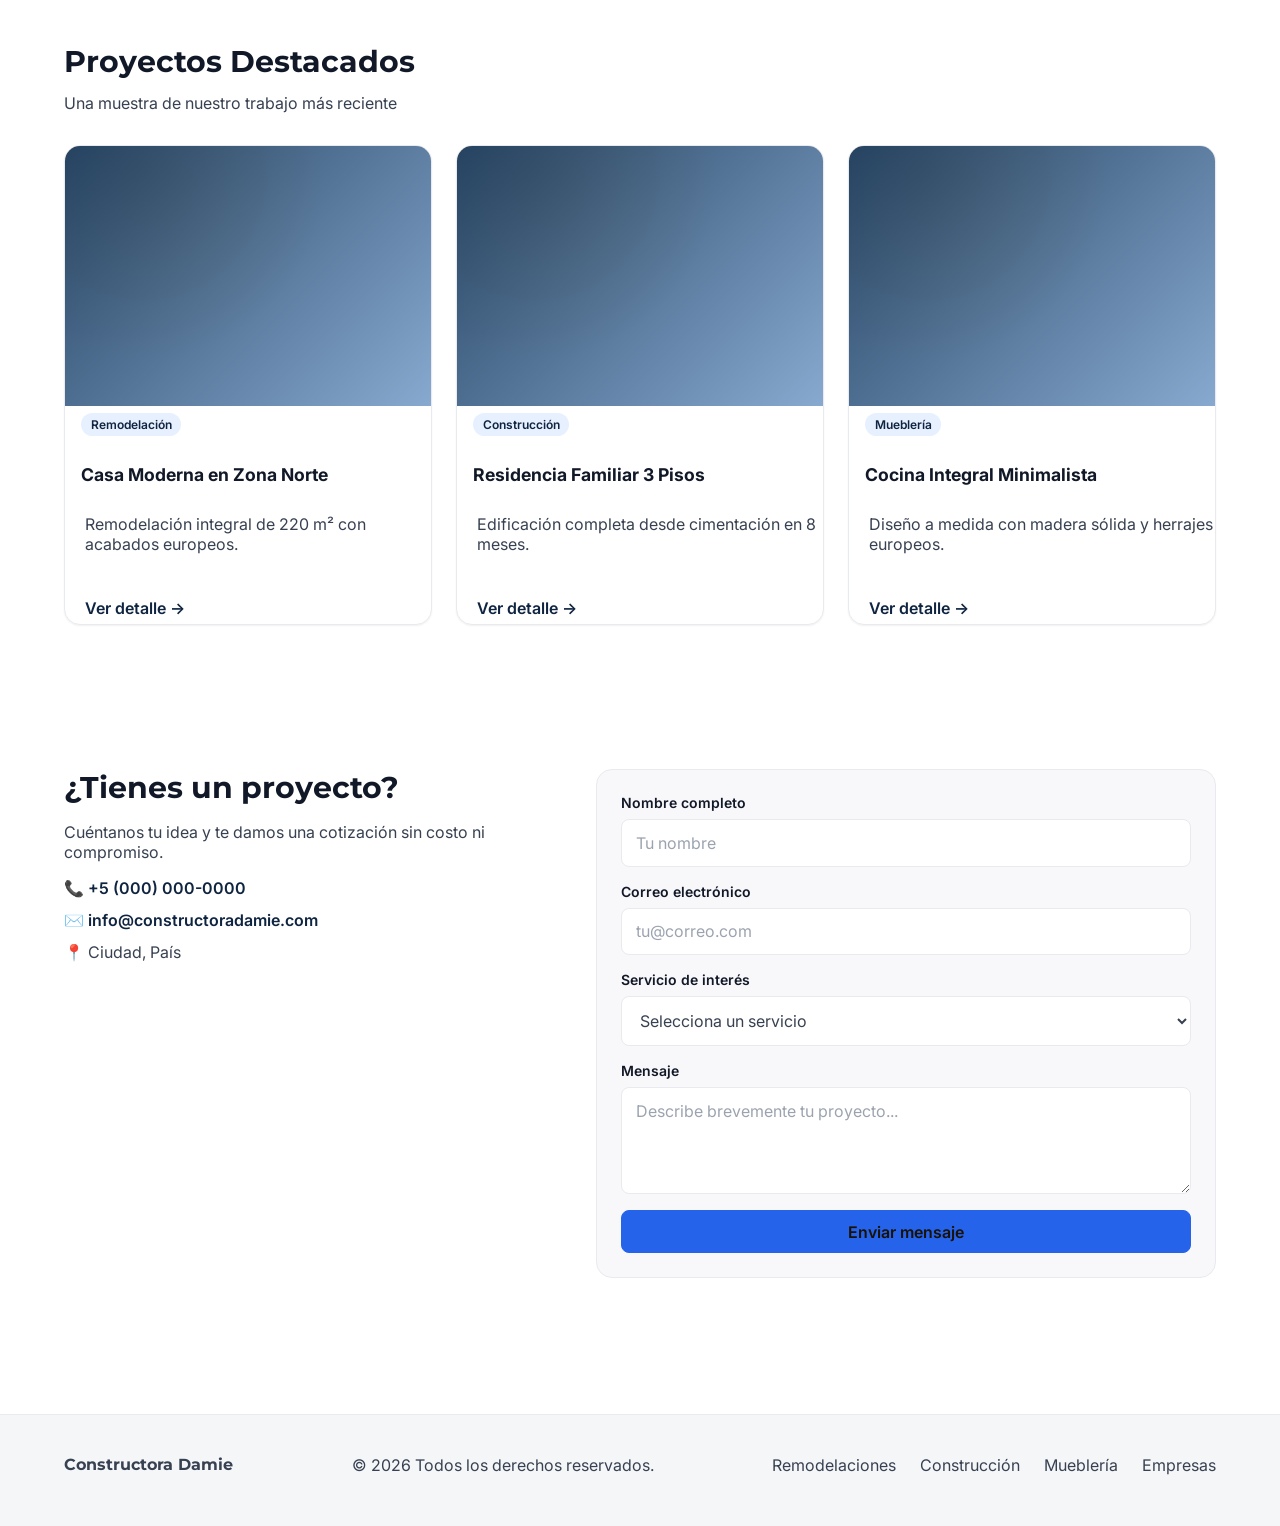
==== commit d26f56f8: "created, guias creacion de cartas created accesibilidad Created, modulos para gestionar codigo" ====
--- a/index.html
+++ b/index.html
@@ -12,11 +12,24 @@
   <link rel="stylesheet" href="css/layout.css" />
   <link rel="stylesheet" href="css/components.css" />
   <link rel="stylesheet" href="css/pages.css" />
-
-  <!-- Script global con defer: se descarga en paralelo y ejecuta al terminar el DOM -->
+  <!-- Optimizaciones de rendimiento (cargar después de estilos principales) -->
+  <link rel="stylesheet" href="css/performance.css" />
+
+  <!-- Preload de recursos críticos -->
+  <link rel="preload" href="css/variables.css" as="style">
+  <link rel="preload" href="js/main.js" as="script">
+  
+  <!-- Scripts con estrategias de carga optimizadas -->
   <script src="js/main.js" defer></script>
+  <!-- Script de performance (cargar después del DOM) -->
+  <script src="js/performance.js" defer></script>
 </head>
 <body>
+
+  <!-- Skip link para navegación por teclado (accesibilidad) -->
+  <a href="#main-content" class="skip-link">
+    Saltar al contenido principal
+  </a>
 
   <!-- ========================================
        ENCABEZADO Y NAVEGACIÓN GLOBAL
--- a/css/variables.css
+++ b/css/variables.css
@@ -58,7 +58,9 @@
   --space-2:   0.5rem;    /*  8px */
   --space-3:   0.75rem;   /* 12px */
   --space-4:   1rem;      /* 16px */
+  --space-5:   1.25rem;   /* 20px */
   --space-6:   1.5rem;    /* 24px */
+  --space-7:   1.75rem;   /* 28px */
   --space-8:   2rem;      /* 32px */
   --space-10:  2.5rem;    /* 40px */
   --space-12:  3rem;      /* 48px */
--- a/css/components.css
+++ b/css/components.css
@@ -1,6 +1,53 @@
 /* =============================================
    components.css — Componentes reutilizables
    Constructora Damie
+   ============================================= */
+
+/* Importar sistema modular de tarjetas */
+@import url('./components/cards.css');
+
+/* =============================================
+   ACCESIBILIDAD
+   ============================================= */
+
+/* Skip link para navegación por teclado */
+.skip-link {
+  position: absolute;
+  top: -40px;
+  left: 0;
+  background: var(--color-primary);
+  color: var(--color-white);
+  padding: var(--space-2) var(--space-4);
+  text-decoration: none;
+  border-radius: 0 0 var(--radius-md) 0;
+  font-weight: var(--font-semi);
+  z-index: 9999;
+  transition: top 0.2s ease;
+}
+
+.skip-link:focus {
+  top: 0;
+  outline: 3px solid var(--color-primary-dark);
+  outline-offset: 2px;
+}
+
+/* Mejoras de focus para accesibilidad */
+:focus {
+  outline: 2px solid var(--color-primary);
+  outline-offset: 2px;
+}
+
+:focus:not(:focus-visible) {
+  outline: none;
+}
+
+:focus-visible {
+  outline: 2px solid var(--color-primary);
+  outline-offset: 2px;
+}
+
+/* =============================================
+   BOTONES
    ============================================= */
 
 /* Botones */
@@ -69,91 +116,24 @@
   border-color: rgba(37, 99, 168, 0.55);
 }
 
-/* Tarjetas */
-.card {
-  background: var(--color-white);
-  border: 1px solid var(--color-border);
-  border-radius: var(--radius-lg);
-  box-shadow: var(--shadow-sm);
-  overflow: hidden;
-}
-
-.card--service {
-  padding: var(--space-6);
-}
-
-.card__icon {
-  width: 54px;
-  height: 54px;
-  border-radius: var(--radius-md);
-  display: grid;
-  place-items: center;
-  background: rgba(37, 99, 168, 0.08);
-  color: var(--color-primary-dark);
-  font-size: 22px;
-  margin-bottom: var(--space-4);
-}
-
-.card__title {
-  margin: 0 0 var(--space-2);
-  font-size: 1.1rem;
-  font-weight: var(--font-bold);
-  color: var(--color-heading);
-}
-
-.card__desc {
-  margin: 0 0 var(--space-4);
-  color: var(--color-gray-700);
-  line-height: var(--leading-normal);
-}
-
-.card__link {
-  display: inline-flex;
-  align-items: center;
-  gap: var(--space-2);
-  font-weight: var(--font-semi);
-  color: var(--color-primary-dark);
-  padding: 0.35rem 0;
-  border-radius: var(--radius-sm);
-}
-
-.card__link:hover {
-  color: var(--color-primary);
-}
-
-/* Proyecto */
-.card--project {
-  display: grid;
-  grid-template-columns: 1fr;
-}
-
-.card__thumb {
-  height: 190px;
-  background: rgba(37, 99, 168, 0.08);
-}
-
-.card__thumb--placeholder {
-  /* Placeholder visual para que el layout no se vea vacío */
-  background:
-    linear-gradient(135deg, rgba(26, 58, 92, 0.95), rgba(37, 99, 168, 0.55)),
-    radial-gradient(circle at 20% 10%, rgba(232, 160, 32, 0.45), transparent 50%);
-}
-
-.card__body {
-  padding: var(--space-6);
-}
-
-.tag {
-  display: inline-flex;
-  align-items: center;
-  padding: 0.25rem 0.6rem;
-  border-radius: var(--radius-full);
-  background: rgba(59, 130, 246, 0.12); /* Azul claro suave */
-  color: var(--color-primary-dark);
-  font-weight: var(--font-semi);
-  font-size: var(--text-xs);
-  margin-bottom: var(--space-3);
-}
+/* =============================================
+   SISTEMA DE TARJETAS
+   =============================================
+   Los estilos de tarjetas han sido movidos a un archivo modular
+   para mejor organización y escalabilidad.
+   
+   Archivo: css/components/cards.css
+   
+   Contiene:
+   - Tarjeta base (.card) y variantes (.card--service, .card--project, .card--catalog)
+   - Elementos internos (.card__icon, .card__thumb, .card__body, .card__title, .card__desc)
+   - Componentes adicionales (.tag, .card__meta, .card__link)
+   - Responsividad completa
+   - Utilidades para desarrollo
+   
+   Para agregar nuevos tipos de tarjeta, editar el archivo cards.css
+   manteniendo la convención de nombres establecida.
+*/
 
 /* Secciones */
 .section-header {
@@ -233,7 +213,7 @@
 }
 
 /* =============================================
-   PROJECT CARDS — Catálogo por tarjetas
+   PROJECT CARDS — Catálogo por tarjetas (versión anterior - mantenida para compatibilidad)
    ============================================= */
 
 .project-card-grid {
@@ -242,61 +222,12 @@
   gap: var(--space-6);
 }
 
-.project-card {
-  background: var(--color-white);
-  border: 1px solid var(--color-border);
-  border-radius: var(--radius-lg);
-  overflow: hidden;
-  box-shadow: var(--shadow-sm);
-  display: flex;
-  flex-direction: column;
-  min-height: 100%;
-  transition: transform var(--transition-fast), box-shadow var(--transition-fast);
-}
-
-.project-card:hover {
-  transform: translateY(-4px);
-  box-shadow: var(--shadow-md);
-}
-
-.project-card__media {
-  height: 220px;
-  background: rgba(37, 99, 168, 0.08);
-  overflow: hidden;
-}
-
-.project-card__media img {
-  width: 100%;
-  height: 100%;
-  object-fit: cover;
-  display: block;
-  transform: scale(1);
-  transition: transform var(--transition-slow);
-}
-
-.project-card:hover .project-card__media img {
-  transform: scale(1.07);
-}
-
-.project-card__body {
-  padding: var(--space-5) var(--space-4);
-  display: flex;
-  flex-direction: column;
-  gap: var(--space-3);
-  flex: 1;
-}
-
-.project-card__title {
-  margin: 0;
-  font-family: var(--font-heading);
-  font-size: var(--text-xl);
-  line-height: var(--leading-tight);
-  color: var(--color-heading);
-  font-weight: var(--font-bold);
-}
-
-.project-card__btn {
+/* NOTA: Las definiciones de .project-card anteriores se han movido a la nueva sección arquitectónica */
+/* para evitar conflictos y duplicación de estilos */
+
+.project-card__btn--legacy {
   margin-top: auto;
+  margin-left: var(--space-3);
   display: inline-flex;
   align-items: center;
   justify-content: center;
@@ -310,26 +241,349 @@
   transition: transform var(--transition-fast), background var(--transition-fast), border-color var(--transition-fast);
 }
 
-.project-card__btn:hover {
+.project-card__btn--legacy:hover {
   transform: translateY(-1px);
   background: var(--color-primary-dark);
   border-color: var(--color-primary-dark);
 }
 
+.project-card__btn--legacy:focus-visible {
+  outline: 3px solid rgba(37, 99, 168, 0.35);
+  outline-offset: 3px;
+}
+
+@media (min-width: 560px) {
+  .project-card-grid {
+    grid-template-columns: repeat(2, minmax(0, 1fr));
+  }
+}
+@media (min-width: 980px) {
+  .project-card-grid {
+    grid-template-columns: repeat(3, minmax(0, 1fr));
+  }
+}
+
+/* =============================================
+   PROJECTS GRID — Cuadrícula responsiva minimalista arquitectónica
+   ============================================= */
+
+.projects-grid {
+  display: grid;
+  grid-template-columns: 1fr;
+  gap: var(--space-8);
+  margin: 0 auto;
+  max-width: 1400px;
+  padding: 0 var(--space-4);
+}
+
+/* Tarjeta de proyecto minimalista arquitectónica */
+.project-card {
+  background: var(--color-white);
+  border: 1px solid rgba(37, 99, 168, 0.12);
+  border-radius: var(--radius-xl);
+  /* Cambiado de overflow: hidden a visible para contenido de texto */
+  overflow: visible;
+  box-shadow:
+    0 4px 12px rgba(0, 0, 0, 0.04),
+    0 1px 2px rgba(0, 0, 0, 0.03);
+  display: flex;
+  flex-direction: column;
+  /* Altura mínima aumentada significativamente para todo el contenido */
+  min-height: 480px;
+  transition: all var(--transition-slow) cubic-bezier(0.4, 0, 0.2, 1);
+  position: relative;
+  isolation: isolate;
+  /* Asegurar que todo el contenido sea visible */
+  height: auto;
+  /* Espacio adicional en la parte inferior para metadata */
+  padding-bottom: var(--space-2);
+}
+
+/* Efecto de elevación flotante elegante */
+.project-card:hover {
+  transform: translateY(-8px) scale(1.01);
+  box-shadow:
+    0 20px 40px rgba(26, 58, 92, 0.12),
+    0 8px 16px rgba(26, 58, 92, 0.08),
+    0 2px 4px rgba(26, 58, 92, 0.04);
+  border-color: rgba(37, 99, 168, 0.25);
+}
+
+/* Elemento decorativo arquitectónico (línea superior) */
+.project-card::before {
+  content: '';
+  position: absolute;
+  top: 0;
+  left: 0;
+  right: 0;
+  height: 4px;
+  background: linear-gradient(90deg,
+    var(--color-primary) 0%,
+    var(--color-accent) 50%,
+    var(--color-primary-dark) 100%);
+  opacity: 0.7;
+  z-index: 1;
+  transition: opacity var(--transition-fast);
+}
+
+.project-card:hover::before {
+  opacity: 1;
+}
+
+/* Contenedor de imagen arquitectónica */
+.project-card__media {
+  height: 240px;
+  background: linear-gradient(135deg,
+    rgba(26, 58, 92, 0.03) 0%,
+    rgba(37, 99, 168, 0.05) 100%);
+  /* Solo overflow hidden para la imagen, no para el contenido general */
+  overflow: hidden;
+  position: relative;
+  /* Asegurar que no afecte al contenido de texto */
+  z-index: 0;
+}
+
+/* Efecto de superposición arquitectónica */
+.project-card__media::after {
+  content: '';
+  position: absolute;
+  top: 0;
+  left: 0;
+  right: 0;
+  bottom: 0;
+  background: linear-gradient(to bottom,
+    rgba(26, 58, 92, 0) 0%,
+    rgba(26, 58, 92, 0.02) 100%);
+  pointer-events: none;
+}
+
+.project-card__media img {
+  width: 100%;
+  height: 100%;
+  object-fit: cover;
+  display: block;
+  transform: scale(1);
+  transition: transform var(--transition-slow) cubic-bezier(0.4, 0, 0.2, 1);
+}
+
+.project-card:hover .project-card__media img {
+  transform: scale(1.08);
+}
+
+/* Cuerpo de la tarjeta - diseño minimalista con margen interno elegante */
+.project-card__body {
+  padding: var(--space-7) var(--space-7) var(--space-8);
+  display: flex;
+  flex-direction: column;
+  gap: var(--space-4);
+  flex: 1;
+  background: var(--color-white);
+  /* Margen interno generoso en todos los lados */
+}
+
+/* Encabezado de tarjeta con tipografía arquitectónica */
+.project-card__header {
+  display: flex;
+  flex-direction: column;
+  gap: var(--space-2);
+}
+
+.project-card__title {
+  margin: 0 0 var(--space-3);
+  font-family: var(--font-heading);
+  font-size: 1.25rem;
+  line-height: var(--leading-tight);
+  color: var(--color-heading);
+  font-weight: var(--font-bold);
+  letter-spacing: -0.005em;
+  text-align: left;
+  padding-left: var(--space-3);
+}
+
+.project-card__subtitle {
+  margin: 0;
+  color: var(--color-gray-600);
+  font-size: var(--text-sm);
+  font-weight: var(--font-medium);
+  text-transform: uppercase;
+  letter-spacing: 0.05em;
+}
+
+/* Descripción minimalista - texto claro y legible */
+.project-card__description {
+  margin: var(--space-3) 0;
+  color: var(--color-gray-700);
+  line-height: var(--leading-relaxed);
+  font-size: 0.95rem;
+  text-align: left;
+  padding-left: var(--space-5);
+  /* Eliminado flex: 1 para evitar problemas de expansión */
+  max-height: none;
+  overflow: visible;
+  /* Mejor contraste y legibilidad */
+  font-weight: var(--font-normal);
+  letter-spacing: 0.01em;
+}
+
+/* Asegurar que el cuerpo de la tarjeta tenga espacio suficiente */
+.project-card__body {
+  padding: var(--space-7) var(--space-7) var(--space-8);
+  display: flex;
+  flex-direction: column;
+  gap: var(--space-5);
+  /* Altura mínima aumentada para contenido extenso */
+  min-height: 220px;
+  background: var(--color-white);
+  /* Permitir que el contenido crezca naturalmente */
+  flex-grow: 1;
+  /* Asegurar que todo el texto sea visible */
+  overflow: visible;
+  position: relative;
+  z-index: 2;
+}
+
+/* Etiquetas arquitectónicas */
+.project-card__tags {
+  display: flex;
+  flex-wrap: wrap;
+  gap: var(--space-2);
+  margin-top: var(--space-2);
+}
+
+.project-card__tag {
+  display: inline-flex;
+  align-items: center;
+  padding: 0.3rem 0.8rem;
+  border-radius: var(--radius-full);
+  background: rgba(37, 99, 168, 0.08);
+  color: var(--color-primary-dark);
+  font-weight: var(--font-medium);
+  font-size: var(--text-xs);
+  border: 1px solid rgba(37, 99, 168, 0.15);
+  transition: all var(--transition-fast);
+}
+
+.project-card__tag:hover {
+  background: rgba(37, 99, 168, 0.15);
+  transform: translateY(-1px);
+}
+
+/* Pie de tarjeta con acción - Asegurada visibilidad completa */
+.project-card__footer {
+  margin-top: var(--space-6);
+  padding: var(--space-4) 0 0;
+  border-top: 1px solid rgba(37, 99, 168, 0.12);
+  display: flex;
+  justify-content: space-between;
+  align-items: center;
+  /* Asegurar que no sea tapado */
+  position: relative;
+  z-index: 3;
+  background: var(--color-white);
+}
+
+.project-card__meta {
+  color: var(--color-gray-700);
+  font-size: var(--text-sm);
+  font-weight: var(--font-semi);
+  /* Mejor contraste y visibilidad */
+  padding: var(--space-2) var(--space-3);
+  background: rgba(37, 99, 168, 0.05);
+  border-radius: var(--radius-md);
+  border: 1px solid rgba(37, 99, 168, 0.1);
+}
+
+.project-card__btn {
+  display: inline-flex;
+  align-items: center;
+  justify-content: center;
+  gap: var(--space-2);
+  padding: 0.7rem 1.4rem;
+  border-radius: var(--radius-md);
+  border: 1px solid var(--color-primary);
+  background: var(--color-primary);
+  color: var(--color-white);
+  font-weight: var(--font-semi);
+  font-size: var(--text-sm);
+  transition: all var(--transition-fast);
+  text-decoration: none;
+  white-space: nowrap;
+}
+
+.project-card__btn:hover {
+  transform: translateY(-2px);
+  background: var(--color-primary-dark);
+  border-color: var(--color-primary-dark);
+  box-shadow: 0 4px 12px rgba(37, 99, 168, 0.2);
+}
+
 .project-card__btn:focus-visible {
   outline: 3px solid rgba(37, 99, 168, 0.35);
   outline-offset: 3px;
 }
 
-@media (min-width: 560px) {
-  .project-card-grid {
+/* Responsividad para la cuadrícula */
+@media (min-width: 640px) {
+  .projects-grid {
     grid-template-columns: repeat(2, minmax(0, 1fr));
-  }
-}
-
-@media (min-width: 980px) {
-  .project-card-grid {
+    gap: var(--space-6);
+  }
+  
+  .project-card__media {
+    height: 220px;
+  }
+  
+  .project-card {
+    min-height: 460px;
+  }
+}
+
+@media (min-width: 1024px) {
+  .projects-grid {
     grid-template-columns: repeat(3, minmax(0, 1fr));
-  }
-}
-
+    gap: var(--space-8);
+    padding: 0;
+  }
+  
+  .project-card__media {
+    height: 260px;
+  }
+  
+  .project-card {
+    min-height: 500px;
+  }
+  
+  .project-card__body {
+    padding: var(--space-8) var(--space-7) var(--space-9);
+  }
+}
+
+@media (min-width: 1280px) {
+  .projects-grid {
+    grid-template-columns: repeat(4, minmax(0, 1fr));
+  }
+}
+
+/* Efectos de animación sutil para carga */
+@keyframes cardFadeIn {
+  from {
+    opacity: 0;
+    transform: translateY(20px);
+  }
+  to {
+    opacity: 1;
+    transform: translateY(0);
+  }
+}
+
+.projects-grid > * {
+  animation: cardFadeIn 0.6s cubic-bezier(0.4, 0, 0.2, 1) both;
+}
+
+.projects-grid > *:nth-child(1) { animation-delay: 0.1s; }
+.projects-grid > *:nth-child(2) { animation-delay: 0.2s; }
+.projects-grid > *:nth-child(3) { animation-delay: 0.3s; }
+.projects-grid > *:nth-child(4) { animation-delay: 0.4s; }
+.projects-grid > *:nth-child(5) { animation-delay: 0.5s; }
+.projects-grid > *:nth-child(6) { animation-delay: 0.6s; }
+
--- a/css/pages.css
+++ b/css/pages.css
@@ -188,21 +188,29 @@
 }
 
 .catalog-card__body {
-  padding: var(--space-4) var(--space-4) var(--space-5);
+  padding: var(--space-6) var(--space-6) var(--space-7);
+  /* Margen interno elegante para catálogo */
 }
 
 .catalog-card__title {
-  margin: var(--space-2) 0 var(--space-2);
-  font-size: var(--text-base);
+  margin: var(--space-3) 0 var(--space-3);
+  font-size: 0.95rem;
   font-weight: var(--font-bold);
   color: var(--color-heading);
   line-height: var(--leading-tight);
+  text-align: left;
+  padding-left: var(--space-4);
 }
 
 .catalog-card__meta {
-  margin: 0;
-  font-size: var(--text-sm);
-  color: var(--color-gray-400);
+  margin: var(--space-2) 0 0;
+  font-size: 0.85rem;
+  color: var(--color-gray-500);
+  text-align: left;
+  display: block;
+  position: relative;
+  z-index: 1;
+  padding-left: var(--space-4);
 }
 
 @media (min-width: 560px) {
--- a/css/performance.css
+++ b/css/performance.css
@@ -0,0 +1,244 @@
+/* =============================================
+   performance.css — Optimizaciones de rendimiento
+   Constructora Damie
+   ============================================= */
+
+/* 1. CONTENIDO CRÍTICO (Above-the-fold)
+   Estilos necesarios para el renderizado inicial */
+.critical-styles {
+  /* Estas clases se inyectan directamente en el <head> para el primer render */
+}
+
+/* 2. OPTIMIZACIONES DE RENDIMIENTO CSS */
+
+/* 2.1. Contención (Containment) - Mejora el rendimiento de renderizado */
+.card,
+.catalog-card,
+.service-card {
+  contain: layout style paint;
+  /* Aísla el renderizado de estos componentes */
+}
+
+/* 2.2. Propiedades que evitan repaints costosos */
+.card,
+.catalog-card {
+  will-change: transform;
+  /* Solo cuando sea necesario para animaciones */
+}
+
+/* 2.3. Optimización de transiciones */
+.card,
+.btn,
+.nav-toggle {
+  transition-property: transform, opacity, background-color, border-color;
+  transition-duration: 0.2s;
+  transition-timing-function: cubic-bezier(0.4, 0, 0.2, 1);
+}
+
+/* 2.4. Mejor rendimiento para transformaciones 3D */
+.card:hover {
+  transform: translateY(-4px);
+  backface-visibility: hidden;
+  perspective: 1000px;
+}
+
+/* 3. LAZY LOADING PARA IMÁGENES */
+.lazy-img {
+  opacity: 0;
+  transition: opacity 0.3s ease;
+}
+
+.lazy-img.loaded {
+  opacity: 1;
+}
+
+/* Placeholder para imágenes en carga */
+.img-placeholder {
+  background: linear-gradient(90deg, #f0f0f0 25%, #e0e0e0 50%, #f0f0f0 75%);
+  background-size: 200% 100%;
+  animation: loading 1.5s infinite;
+}
+
+/* 4. OPTIMIZACIONES DE TEXTO */
+/* Evitar cambios de layout con fuentes web */
+body {
+  font-display: swap;
+  /* Muestra texto con fuente de respaldo mientras carga la web font */
+}
+
+/* 5. MEDIA QUERIES OPTIMIZADAS */
+/* Agrupar por breakpoints para mejor rendimiento */
+@media (prefers-reduced-motion: reduce) {
+  *,
+  *::before,
+  *::after {
+    animation-duration: 0.01ms !important;
+    animation-iteration-count: 1 !important;
+    transition-duration: 0.01ms !important;
+  }
+}
+
+/* 6. OPTIMIZACIONES PARA MÓVILES */
+/* Mejor rendimiento táctil */
+@media (hover: none) and (pointer: coarse) {
+  .card:hover {
+    transform: none;
+  }
+  
+  .btn:hover {
+    transform: none;
+  }
+}
+
+/* 7. CONTENIDO OCULTO PARA MEJOR PERFORMANCE */
+/* Elementos que no son visibles inicialmente */
+[hidden],
+.hidden {
+  display: none !important;
+}
+
+/* 8. OPTIMIZACIONES DE GRID/FLEX */
+/* Mejor rendimiento para layouts complejos */
+.projects__grid,
+.catalog-grid,
+.services__grid {
+  /* Usar grid para mejor rendimiento que flex en algunos casos */
+  display: grid;
+  grid-template-columns: repeat(auto-fill, minmax(300px, 1fr));
+  gap: var(--space-6);
+}
+
+/* 9. ANIMACIONES OPTIMIZADAS */
+/* Usar transform y opacity en lugar de propiedades costosas */
+@keyframes fadeIn {
+  from {
+    opacity: 0;
+    transform: translateY(10px);
+  }
+  to {
+    opacity: 1;
+    transform: translateY(0);
+  }
+}
+
+.fade-in {
+  animation: fadeIn 0.3s ease-out;
+}
+
+/* 10. OPTIMIZACIONES DE IMPRESIÓN */
+@media print {
+  .card,
+  .catalog-card {
+    break-inside: avoid;
+    page-break-inside: avoid;
+  }
+  
+  .no-print {
+    display: none !important;
+  }
+}
+
+/* 11. PREFERENCIAS DE USUARIO */
+/* Respetar preferencias del sistema */
+@media (prefers-color-scheme: dark) {
+  .img-placeholder {
+    background: linear-gradient(90deg, #2d2d2d 25%, #3d3d3d 50%, #2d2d2d 75%);
+  }
+}
+
+/* 12. OPTIMIZACIONES DE SCROLL */
+/* Mejor rendimiento para scroll suave */
+html {
+  scroll-behavior: smooth;
+}
+
+/* Deshabilitar scroll suave si el usuario prefiere reducción de movimiento */
+@media (prefers-reduced-motion: reduce) {
+  html {
+    scroll-behavior: auto;
+  }
+}
+
+/* 13. OPTIMIZACIONES DE MEMORIA */
+/* Limitar el uso de efectos de desenfoque costosos */
+.card--blur {
+  backdrop-filter: blur(4px);
+  /* Solo usar cuando sea necesario, es costoso */
+}
+
+/* 14. OPTIMIZACIONES DE CARGA */
+/* Estilos para estado de carga */
+.loading {
+  pointer-events: none;
+  user-select: none;
+}
+
+/* 15. MEJORES PRÁCTICAS PARA IMÁGENES */
+img {
+  max-width: 100%;
+  height: auto;
+  /* Previene layout shifts */
+}
+
+/* Imágenes de fondo optimizadas */
+.bg-image {
+  background-size: cover;
+  background-position: center;
+  background-repeat: no-repeat;
+}
+
+/* 16. OPTIMIZACIONES DE FORMULARIOS */
+input,
+button,
+select,
+textarea {
+  font: inherit;
+  /* Mejor rendimiento al heredar fuentes */
+}
+
+/* 17. REDUCCIÓN DE LAYOUT SHIFTS */
+/* Mantener aspect ratio para imágenes */
+.aspect-ratio {
+  position: relative;
+  padding-bottom: 56.25%; /* 16:9 por defecto */
+  height: 0;
+  overflow: hidden;
+}
+
+.aspect-ratio img {
+  position: absolute;
+  top: 0;
+  left: 0;
+  width: 100%;
+  height: 100%;
+  object-fit: cover;
+}
+
+/* 18. OPTIMIZACIONES DE CACHE */
+/* Clases para contenido cacheable */
+.cacheable {
+  /* Elementos que no cambian frecuentemente */
+}
+
+/* 19. OPTIMIZACIONES DE ANIMACIONES CSS */
+/* Usar propiedades de hardware acceleration */
+.hw-accelerate {
+  transform: translateZ(0);
+  backface-visibility: hidden;
+}
+
+/* 20. MEDIDAS DE PERFORMANCE */
+/* Clases para medición y debugging */
+.perf-marker {
+  /* Usar para debugging de rendimiento */
+}
+
+/* =============================================
+   NOTAS DE IMPLEMENTACIÓN:
+   
+   1. Incluir este archivo después de los estilos principales
+   2. Considerar inyectar estilos críticos en el <head>
+   3. Implementar lazy loading con Intersection Observer
+   4. Minificar y comprimir CSS en producción
+   5. Usar CDN para assets estáticos
+   ============================================= */
--- a/css/variables.css
+++ b/css/variables.css
@@ -58,7 +58,9 @@
   --space-2:   0.5rem;    /*  8px */
   --space-3:   0.75rem;   /* 12px */
   --space-4:   1rem;      /* 16px */
+  --space-5:   1.25rem;   /* 20px */
   --space-6:   1.5rem;    /* 24px */
+  --space-7:   1.75rem;   /* 28px */
   --space-8:   2rem;      /* 32px */
   --space-10:  2.5rem;    /* 40px */
   --space-12:  3rem;      /* 48px */
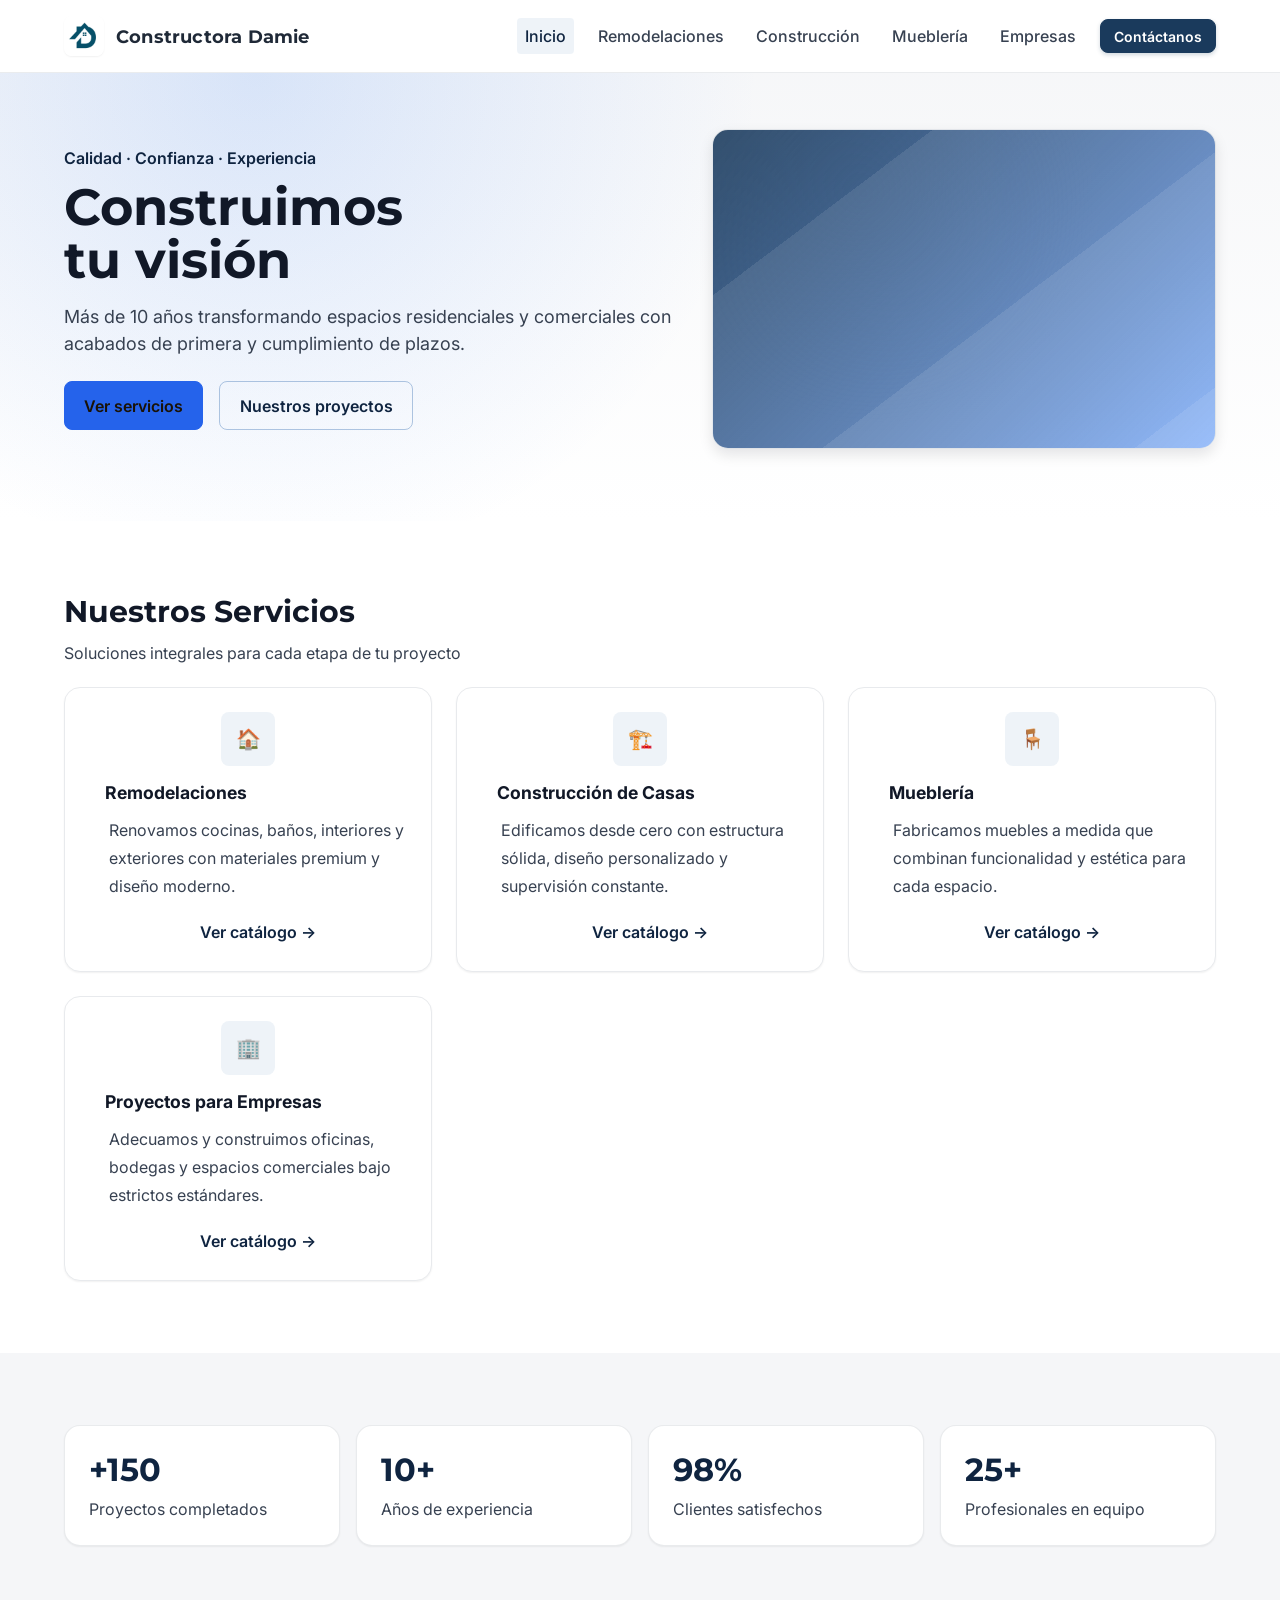
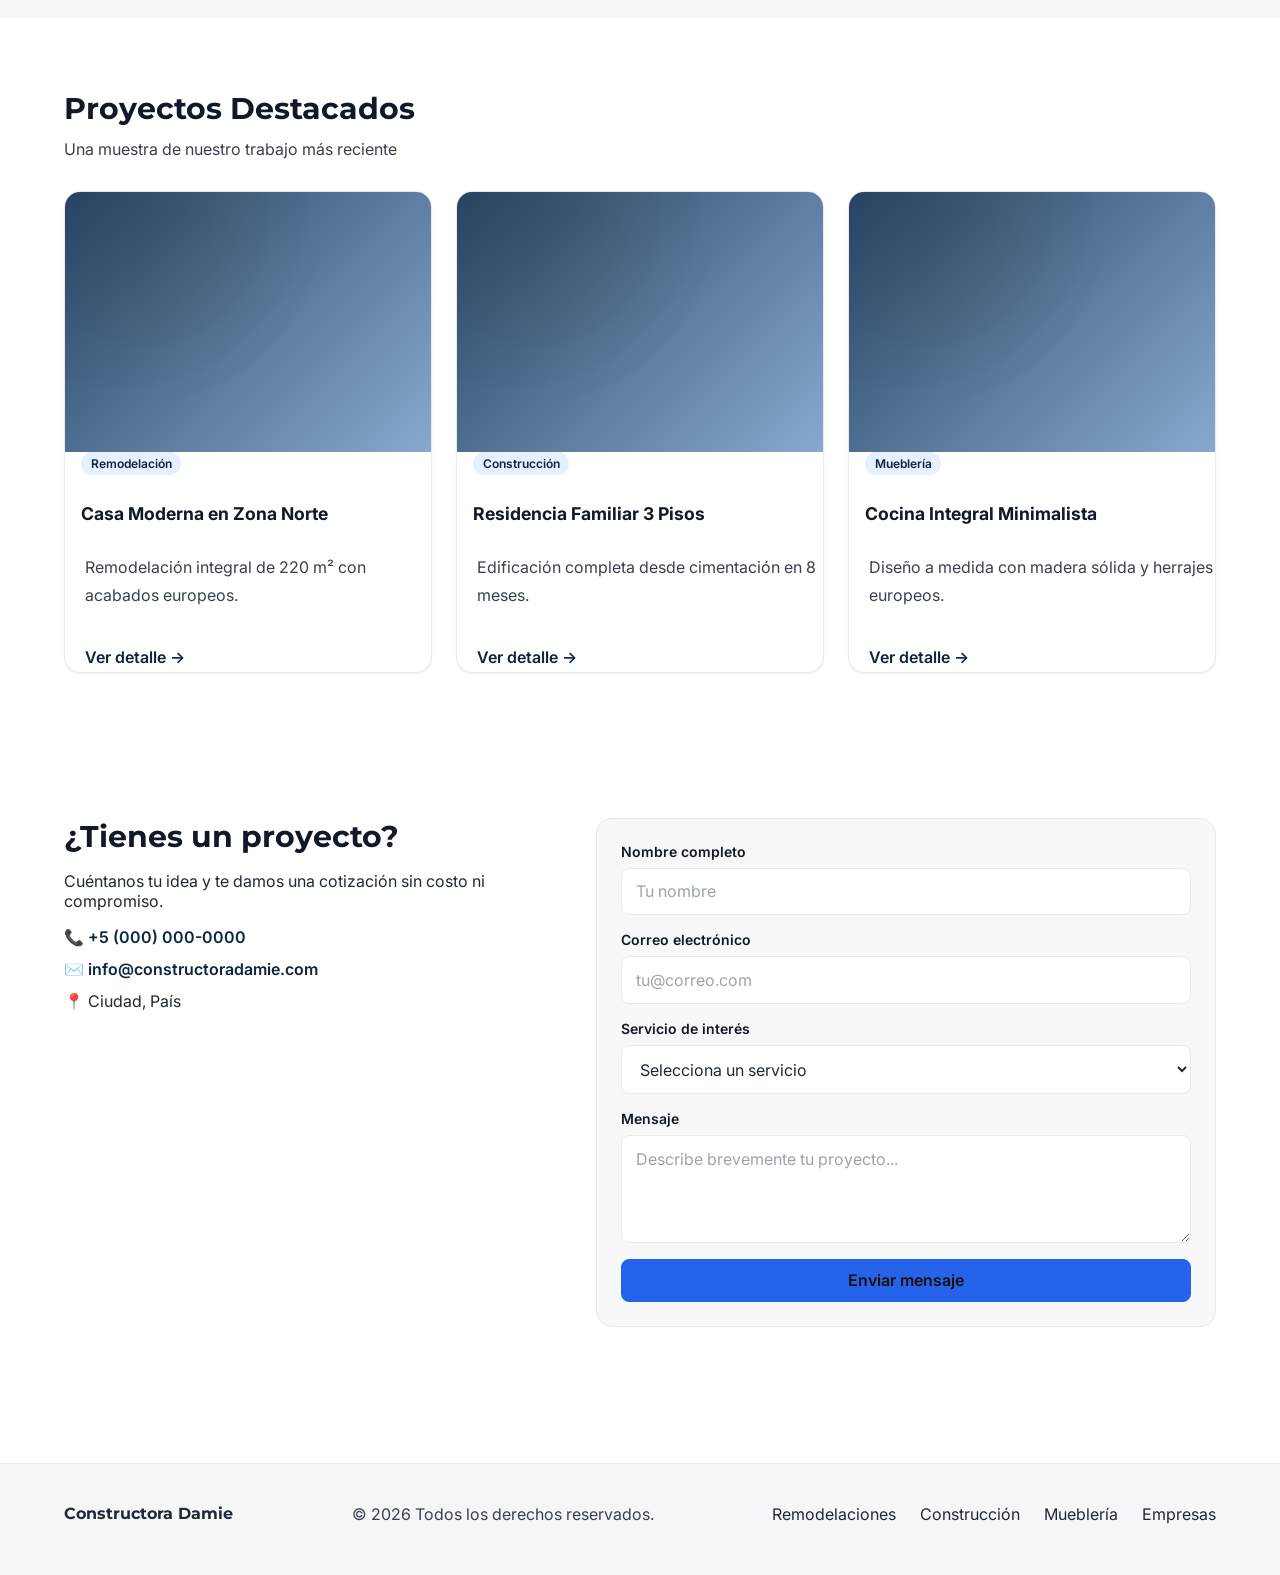
==== commit f8434969: "upgrade: mejoras en textos" ====
--- a/index.html
+++ b/index.html
@@ -39,7 +39,7 @@
 
       <!-- Logo / identidad de marca -->
       <a href="index.html" class="logo" aria-label="Inicio Constructora Damie">
-        <span class="logo__icon">⬛</span>
+        <img src="assets/images/logo-principal.jpg" alt="Constructora Damie" class="logo__image">
         <span class="logo__text">Constructora <strong>Damie</strong></span>
       </a>
 
--- a/css/variables.css
+++ b/css/variables.css
@@ -12,21 +12,26 @@
   --color-primary-light:  #3B82F6;   /* Azul medio luminoso (hover, acentos) */
   --color-primary-dark:   #0F2440;   /* Azul oscuro (sombras, énfasis) */
 
-  /* --- Neutros --- */
+  /* --- Neutros (escala completa para mejor control) --- */
   --color-white:          #FFFFFF;
+  --color-gray-50:        #F9FAFB;   /* Fondos muy claros */
   --color-gray-100:       #F5F6F8;   /* Fondo de secciones alternas */
   --color-gray-200:       #E8EAED;   /* Bordes suaves */
+  --color-gray-300:       #D1D5DB;   /* Bordes más visibles */
   --color-gray-400:       #9CA3AF;   /* Texto secundario / placeholders */
-  --color-gray-700:       #374151;   /* Texto de cuerpo */
+  --color-gray-500:       #6B7280;   /* Texto de apoyo */
+  --color-gray-600:       #4B5563;   /* Texto secundario */
+  --color-gray-700:       #374151;   /* Texto de cuerpo (actual) */
+  --color-gray-800:       #1F2937;   /* Texto de cuerpo mejorado (más contraste) */
   --color-gray-900:       #111827;   /* Títulos y texto principal */
 
   /* --- Color de acento / llamada a la acción (azul brillante) --- */
   --color-accent:         #2563EB;   /* Azul de acento para CTA */
   --color-accent-dark:    #1D4ED8;   /* Hover del acento */
 
-  /* --- Semánticos --- */
+  /* --- Semánticos (actualizados para mejor contraste) --- */
   --color-bg:             var(--color-white);
-  --color-text:           var(--color-gray-700);
+  --color-text:           var(--color-gray-800); /* Mejor contraste: #1F2937 */
   --color-heading:        var(--color-gray-900);
   --color-border:         var(--color-gray-200);
   --color-surface:        var(--color-gray-100);
@@ -83,6 +88,13 @@
   --transition-base:   250ms ease;
   --transition-slow:   400ms ease;
 
+  /* --- Line-height (altura de línea para mejor legibilidad) --- */
+  --leading-none:   1;
+  --leading-tight:  1.25;
+  --leading-normal: 1.5;     /* Recomendado para texto de cuerpo */
+  --leading-relaxed: 1.75;   /* Para textos largos o párrafos */
+  --leading-loose:  2;
+
   /* --- Ancho máximo del contenedor --- */
   --container-max: 1200px;
   --container-pad: var(--space-6);
--- a/css/layout.css
+++ b/css/layout.css
@@ -70,6 +70,20 @@
   user-select: none;
 }
 
+.logo__image {
+  width: 40px;
+  height: 40px;
+  border-radius: var(--radius-md);
+  object-fit: cover;
+  box-shadow: var(--shadow-sm);
+  transition: transform var(--transition-fast);
+}
+
+.logo:hover .logo__image {
+  transform: scale(1.05);
+}
+
+/* Mantener compatibilidad con .logo__icon por si acaso */
 .logo__icon {
   width: 40px;
   height: 40px;
@@ -79,7 +93,7 @@
   background: linear-gradient(135deg, var(--color-primary-dark), var(--color-primary));
   color: var(--color-white);
   box-shadow: var(--shadow-sm);
-  font-size: 16px;
+  font-size: var(--text-base); /* 16px - Estandarizado con variables */
 }
 
 .logo__text {
--- a/css/components.css
+++ b/css/components.css
@@ -87,11 +87,19 @@
   background: var(--color-primary);
   border-color: var(--color-primary);
   color: var(--color-white);
+  box-shadow: 0 2px 4px rgba(26, 58, 92, 0.2); /* Sombra sutil */
 }
 
 .btn--primary:hover {
   background: var(--color-primary-dark);
   border-color: var(--color-primary-dark);
+  transform: translateY(-2px); /* Efecto de elevación */
+  box-shadow: 0 4px 8px rgba(26, 58, 92, 0.3); /* Sombra más pronunciada */
+}
+
+.btn--primary:active {
+  transform: translateY(0); /* Efecto de presionado */
+  box-shadow: 0 1px 2px rgba(26, 58, 92, 0.2);
 }
 
 .btn--accent {
--- a/css/variables.css
+++ b/css/variables.css
@@ -12,21 +12,26 @@
   --color-primary-light:  #3B82F6;   /* Azul medio luminoso (hover, acentos) */
   --color-primary-dark:   #0F2440;   /* Azul oscuro (sombras, énfasis) */
 
-  /* --- Neutros --- */
+  /* --- Neutros (escala completa para mejor control) --- */
   --color-white:          #FFFFFF;
+  --color-gray-50:        #F9FAFB;   /* Fondos muy claros */
   --color-gray-100:       #F5F6F8;   /* Fondo de secciones alternas */
   --color-gray-200:       #E8EAED;   /* Bordes suaves */
+  --color-gray-300:       #D1D5DB;   /* Bordes más visibles */
   --color-gray-400:       #9CA3AF;   /* Texto secundario / placeholders */
-  --color-gray-700:       #374151;   /* Texto de cuerpo */
+  --color-gray-500:       #6B7280;   /* Texto de apoyo */
+  --color-gray-600:       #4B5563;   /* Texto secundario */
+  --color-gray-700:       #374151;   /* Texto de cuerpo (actual) */
+  --color-gray-800:       #1F2937;   /* Texto de cuerpo mejorado (más contraste) */
   --color-gray-900:       #111827;   /* Títulos y texto principal */
 
   /* --- Color de acento / llamada a la acción (azul brillante) --- */
   --color-accent:         #2563EB;   /* Azul de acento para CTA */
   --color-accent-dark:    #1D4ED8;   /* Hover del acento */
 
-  /* --- Semánticos --- */
+  /* --- Semánticos (actualizados para mejor contraste) --- */
   --color-bg:             var(--color-white);
-  --color-text:           var(--color-gray-700);
+  --color-text:           var(--color-gray-800); /* Mejor contraste: #1F2937 */
   --color-heading:        var(--color-gray-900);
   --color-border:         var(--color-gray-200);
   --color-surface:        var(--color-gray-100);
@@ -83,6 +88,13 @@
   --transition-base:   250ms ease;
   --transition-slow:   400ms ease;
 
+  /* --- Line-height (altura de línea para mejor legibilidad) --- */
+  --leading-none:   1;
+  --leading-tight:  1.25;
+  --leading-normal: 1.5;     /* Recomendado para texto de cuerpo */
+  --leading-relaxed: 1.75;   /* Para textos largos o párrafos */
+  --leading-loose:  2;
+
   /* --- Ancho máximo del contenedor --- */
   --container-max: 1200px;
   --container-pad: var(--space-6);
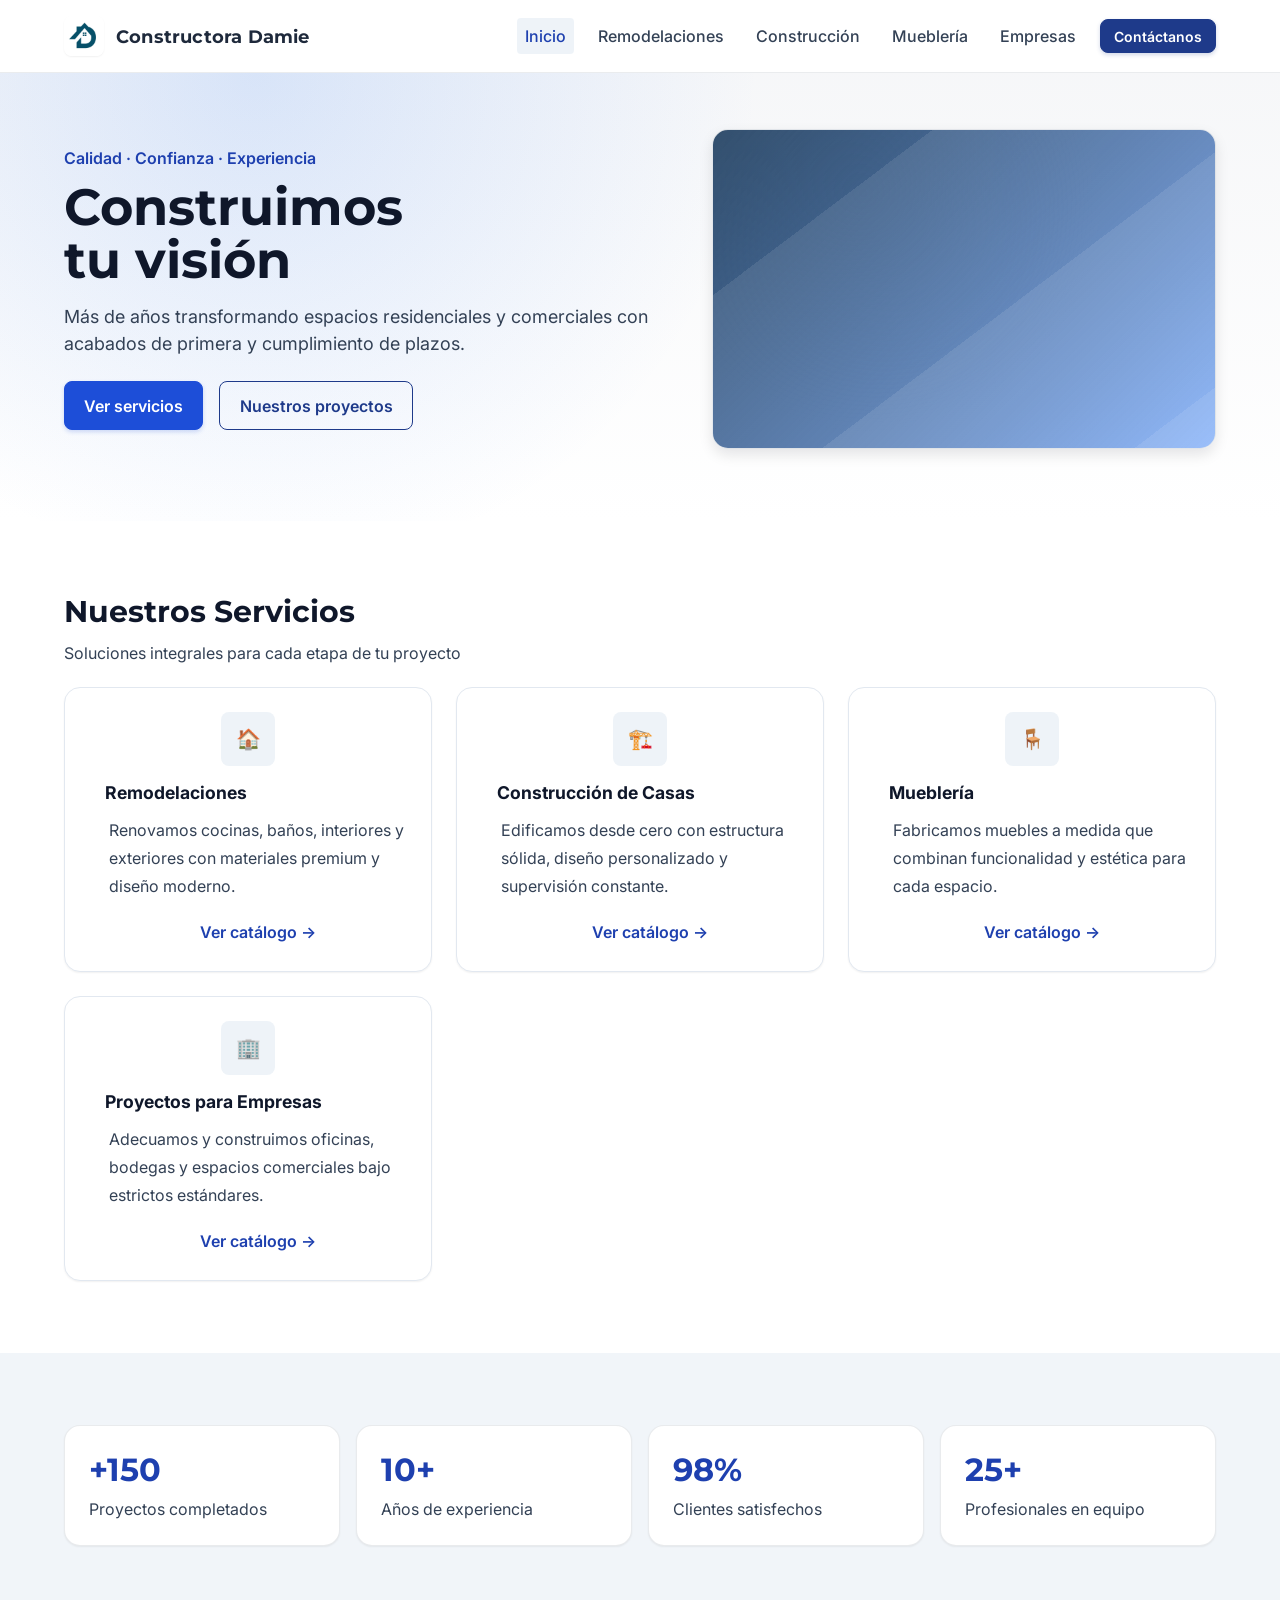
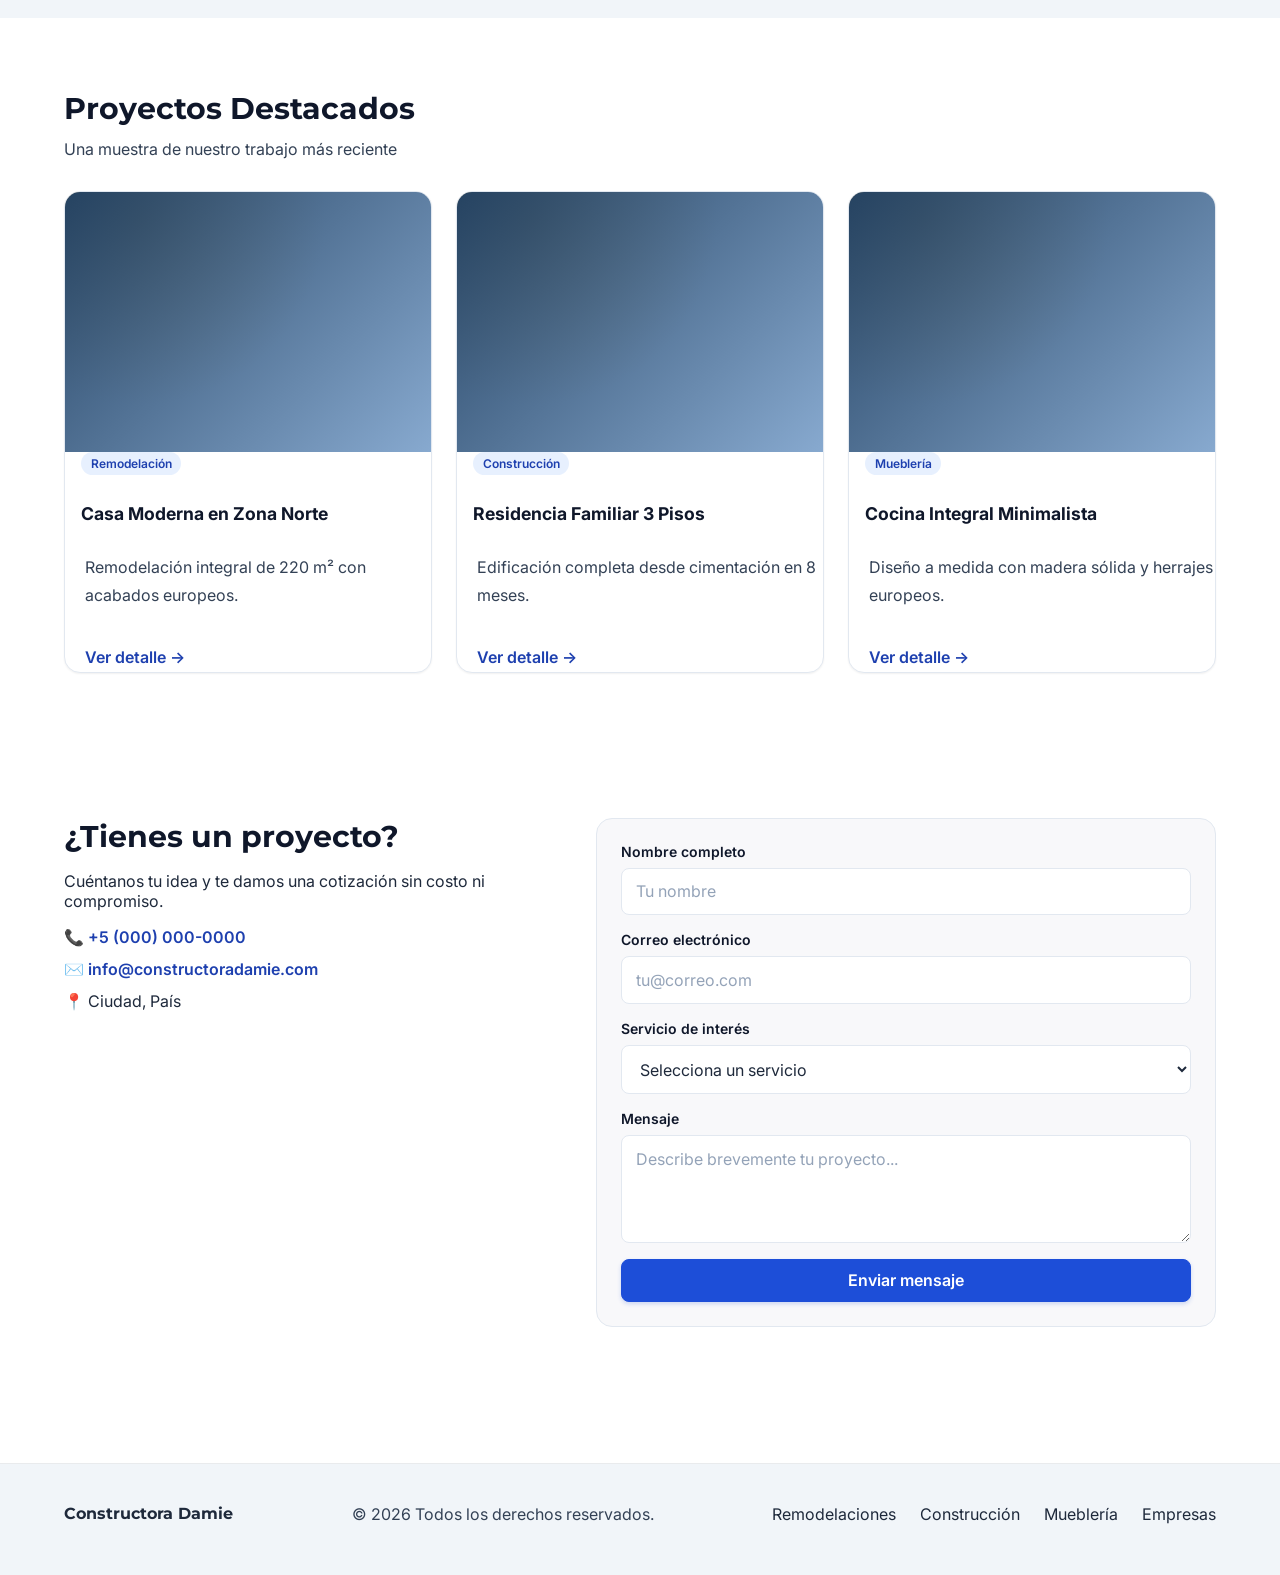
==== commit 0f67594a: "Created: seguridad Updated: mejora en interfaz" ====
--- a/index.html
+++ b/index.html
@@ -77,7 +77,7 @@
           <p class="hero__eyebrow">Calidad · Confianza · Experiencia</p>
           <h1 id="hero-title" class="hero__title">Construimos<br>tu visión</h1>
           <p class="hero__subtitle">
-            Más de 10 años transformando espacios residenciales y comerciales
+            Más de  años transformando espacios residenciales y comerciales
             con acabados de primera y cumplimiento de plazos.
           </p>
           <div class="hero__actions">
--- a/css/variables.css
+++ b/css/variables.css
@@ -7,27 +7,32 @@
 
 :root {
 
-  /* --- Paleta de color principal (azules) --- */
-  --color-primary:        #1A3A5C;   /* Azul marino corporativo */
+  /* --- Paleta de color principal (azules mejorados para contraste) --- */
+  --color-primary:        #1E3A8A;   /* Azul marino más suave - mejor contraste con texto blanco */
   --color-primary-light:  #3B82F6;   /* Azul medio luminoso (hover, acentos) */
-  --color-primary-dark:   #0F2440;   /* Azul oscuro (sombras, énfasis) */
+  --color-primary-dark:   #1E40AF;   /* Azul oscuro para hover - más legible */
 
-  /* --- Neutros (escala completa para mejor control) --- */
+  /* --- Neutros (escala completa optimizada para legibilidad) --- */
   --color-white:          #FFFFFF;
-  --color-gray-50:        #F9FAFB;   /* Fondos muy claros */
-  --color-gray-100:       #F5F6F8;   /* Fondo de secciones alternas */
-  --color-gray-200:       #E8EAED;   /* Bordes suaves */
-  --color-gray-300:       #D1D5DB;   /* Bordes más visibles */
-  --color-gray-400:       #9CA3AF;   /* Texto secundario / placeholders */
-  --color-gray-500:       #6B7280;   /* Texto de apoyo */
-  --color-gray-600:       #4B5563;   /* Texto secundario */
-  --color-gray-700:       #374151;   /* Texto de cuerpo (actual) */
-  --color-gray-800:       #1F2937;   /* Texto de cuerpo mejorado (más contraste) */
-  --color-gray-900:       #111827;   /* Títulos y texto principal */
+  --color-gray-50:        #F8FAFC;   /* Fondos muy claros */
+  --color-gray-100:       #F1F5F9;   /* Fondo de secciones alternas */
+  --color-gray-200:       #E2E8F0;   /* Bordes suaves */
+  --color-gray-300:       #CBD5E1;   /* Bordes más visibles */
+  --color-gray-400:       #94A3B8;   /* Texto secundario / placeholders */
+  --color-gray-500:       #64748B;   /* Texto de apoyo */
+  --color-gray-600:       #475569;   /* Texto secundario */
+  --color-gray-700:       #334155;   /* Texto de cuerpo */
+  --color-gray-800:       #1E293B;   /* Texto de cuerpo mejorado (alto contraste) */
+  --color-gray-900:       #0F172A;   /* Títulos y texto principal */
 
-  /* --- Color de acento / llamada a la acción (azul brillante) --- */
-  --color-accent:         #2563EB;   /* Azul de acento para CTA */
-  --color-accent-dark:    #1D4ED8;   /* Hover del acento */
+  /* --- Color de acento / llamada a la acción (azul optimizado para legibilidad) --- */
+  --color-accent:         #1D4ED8;   /* Azul de acento más oscuro - mejor contraste con texto blanco */
+  --color-accent-light:   #3B82F6;   /* Azul más claro para estados hover */
+  --color-accent-dark:    #1E40AF;   /* Azul más oscuro para estados activos */
+
+  /* --- Colores de texto optimizados para contraste --- */
+  --color-text-on-primary: var(--color-white);  /* Texto sobre fondos primarios */
+  --color-text-on-accent:  var(--color-white);  /* Texto sobre fondos de acento */
 
   /* --- Semánticos (actualizados para mejor contraste) --- */
   --color-bg:             var(--color-white);
--- a/css/components.css
+++ b/css/components.css
@@ -60,13 +60,64 @@
   border-radius: var(--radius-md);
   border: 1px solid transparent;
   padding: 0.65rem 1.1rem;
-  transition: transform var(--transition-fast), background var(--transition-fast), border-color var(--transition-fast), color var(--transition-fast);
+  transition: all var(--transition-base);
   cursor: pointer;
   white-space: nowrap;
+  position: relative;
+  overflow: hidden;
 }
 
 .btn:hover {
-  transform: translateY(-1px);
+  transform: translateY(-2px);
+}
+
+/* Efecto de onda al hacer clic */
+.btn::after {
+  content: '';
+  position: absolute;
+  top: 50%;
+  left: 50%;
+  width: 5px;
+  height: 5px;
+  background: rgba(255, 255, 255, 0.5);
+  opacity: 0;
+  border-radius: 100%;
+  transform: scale(1, 1) translate(-50%);
+  transform-origin: 50% 50%;
+}
+
+.btn:focus:not(:active)::after {
+  animation: ripple 1s ease-out;
+}
+
+@keyframes ripple {
+  0% {
+    transform: scale(0, 0);
+    opacity: 0.5;
+  }
+  20% {
+    transform: scale(25, 25);
+    opacity: 0.3;
+  }
+  100% {
+    opacity: 0;
+    transform: scale(40, 40);
+  }
+}
+
+/* Mejorar estados de focus para accesibilidad */
+.btn:focus {
+  outline: 2px solid var(--color-primary-light);
+  outline-offset: 2px;
+}
+
+.btn:focus:not(:focus-visible) {
+  outline: none;
+}
+
+.btn:focus-visible {
+  outline: 2px solid var(--color-primary-light);
+  outline-offset: 2px;
 }
 
 .btn--full {
@@ -86,42 +137,62 @@
 .btn--primary {
   background: var(--color-primary);
   border-color: var(--color-primary);
-  color: var(--color-white);
-  box-shadow: 0 2px 4px rgba(26, 58, 92, 0.2); /* Sombra sutil */
+  color: var(--color-text-on-primary);
+  box-shadow: 0 2px 4px rgba(30, 58, 138, 0.2); /* Sombra sutil con nuevo color */
 }
 
 .btn--primary:hover {
   background: var(--color-primary-dark);
   border-color: var(--color-primary-dark);
   transform: translateY(-2px); /* Efecto de elevación */
-  box-shadow: 0 4px 8px rgba(26, 58, 92, 0.3); /* Sombra más pronunciada */
+  box-shadow: 0 4px 8px rgba(30, 58, 138, 0.3); /* Sombra más pronunciada */
 }
 
 .btn--primary:active {
   transform: translateY(0); /* Efecto de presionado */
-  box-shadow: 0 1px 2px rgba(26, 58, 92, 0.2);
+  box-shadow: 0 1px 2px rgba(30, 58, 138, 0.2);
 }
 
 .btn--accent {
   background: var(--color-accent);
   border-color: var(--color-accent);
-  color: #1a1206;
+  color: var(--color-text-on-accent);
+  box-shadow: 0 2px 4px rgba(29, 78, 216, 0.2); /* Sombra sutil */
 }
 
 .btn--accent:hover {
+  background: var(--color-accent-light);
+  border-color: var(--color-accent-light);
+  transform: translateY(-2px);
+  box-shadow: 0 4px 8px rgba(29, 78, 216, 0.3);
+}
+
+.btn--accent:active {
   background: var(--color-accent-dark);
   border-color: var(--color-accent-dark);
+  transform: translateY(0);
+  box-shadow: 0 1px 2px rgba(29, 78, 216, 0.2);
 }
 
 .btn--outline {
   background: transparent;
-  border-color: rgba(37, 99, 168, 0.35);
+  border-color: var(--color-primary);
+  color: var(--color-primary);
+  transition: all var(--transition-fast);
+}
+
+.btn--outline:hover {
+  background: rgba(30, 58, 138, 0.08);
+  border-color: var(--color-primary-dark);
   color: var(--color-primary-dark);
-}
-
-.btn--outline:hover {
-  background: rgba(37, 99, 168, 0.08);
-  border-color: rgba(37, 99, 168, 0.55);
+  transform: translateY(-1px);
+  box-shadow: 0 2px 4px rgba(30, 58, 138, 0.1);
+}
+
+.btn--outline:active {
+  background: rgba(30, 58, 138, 0.12);
+  transform: translateY(0);
+  box-shadow: none;
 }
 
 /* =============================================
--- a/css/variables.css
+++ b/css/variables.css
@@ -7,27 +7,32 @@
 
 :root {
 
-  /* --- Paleta de color principal (azules) --- */
-  --color-primary:        #1A3A5C;   /* Azul marino corporativo */
+  /* --- Paleta de color principal (azules mejorados para contraste) --- */
+  --color-primary:        #1E3A8A;   /* Azul marino más suave - mejor contraste con texto blanco */
   --color-primary-light:  #3B82F6;   /* Azul medio luminoso (hover, acentos) */
-  --color-primary-dark:   #0F2440;   /* Azul oscuro (sombras, énfasis) */
+  --color-primary-dark:   #1E40AF;   /* Azul oscuro para hover - más legible */
 
-  /* --- Neutros (escala completa para mejor control) --- */
+  /* --- Neutros (escala completa optimizada para legibilidad) --- */
   --color-white:          #FFFFFF;
-  --color-gray-50:        #F9FAFB;   /* Fondos muy claros */
-  --color-gray-100:       #F5F6F8;   /* Fondo de secciones alternas */
-  --color-gray-200:       #E8EAED;   /* Bordes suaves */
-  --color-gray-300:       #D1D5DB;   /* Bordes más visibles */
-  --color-gray-400:       #9CA3AF;   /* Texto secundario / placeholders */
-  --color-gray-500:       #6B7280;   /* Texto de apoyo */
-  --color-gray-600:       #4B5563;   /* Texto secundario */
-  --color-gray-700:       #374151;   /* Texto de cuerpo (actual) */
-  --color-gray-800:       #1F2937;   /* Texto de cuerpo mejorado (más contraste) */
-  --color-gray-900:       #111827;   /* Títulos y texto principal */
+  --color-gray-50:        #F8FAFC;   /* Fondos muy claros */
+  --color-gray-100:       #F1F5F9;   /* Fondo de secciones alternas */
+  --color-gray-200:       #E2E8F0;   /* Bordes suaves */
+  --color-gray-300:       #CBD5E1;   /* Bordes más visibles */
+  --color-gray-400:       #94A3B8;   /* Texto secundario / placeholders */
+  --color-gray-500:       #64748B;   /* Texto de apoyo */
+  --color-gray-600:       #475569;   /* Texto secundario */
+  --color-gray-700:       #334155;   /* Texto de cuerpo */
+  --color-gray-800:       #1E293B;   /* Texto de cuerpo mejorado (alto contraste) */
+  --color-gray-900:       #0F172A;   /* Títulos y texto principal */
 
-  /* --- Color de acento / llamada a la acción (azul brillante) --- */
-  --color-accent:         #2563EB;   /* Azul de acento para CTA */
-  --color-accent-dark:    #1D4ED8;   /* Hover del acento */
+  /* --- Color de acento / llamada a la acción (azul optimizado para legibilidad) --- */
+  --color-accent:         #1D4ED8;   /* Azul de acento más oscuro - mejor contraste con texto blanco */
+  --color-accent-light:   #3B82F6;   /* Azul más claro para estados hover */
+  --color-accent-dark:    #1E40AF;   /* Azul más oscuro para estados activos */
+
+  /* --- Colores de texto optimizados para contraste --- */
+  --color-text-on-primary: var(--color-white);  /* Texto sobre fondos primarios */
+  --color-text-on-accent:  var(--color-white);  /* Texto sobre fondos de acento */
 
   /* --- Semánticos (actualizados para mejor contraste) --- */
   --color-bg:             var(--color-white);
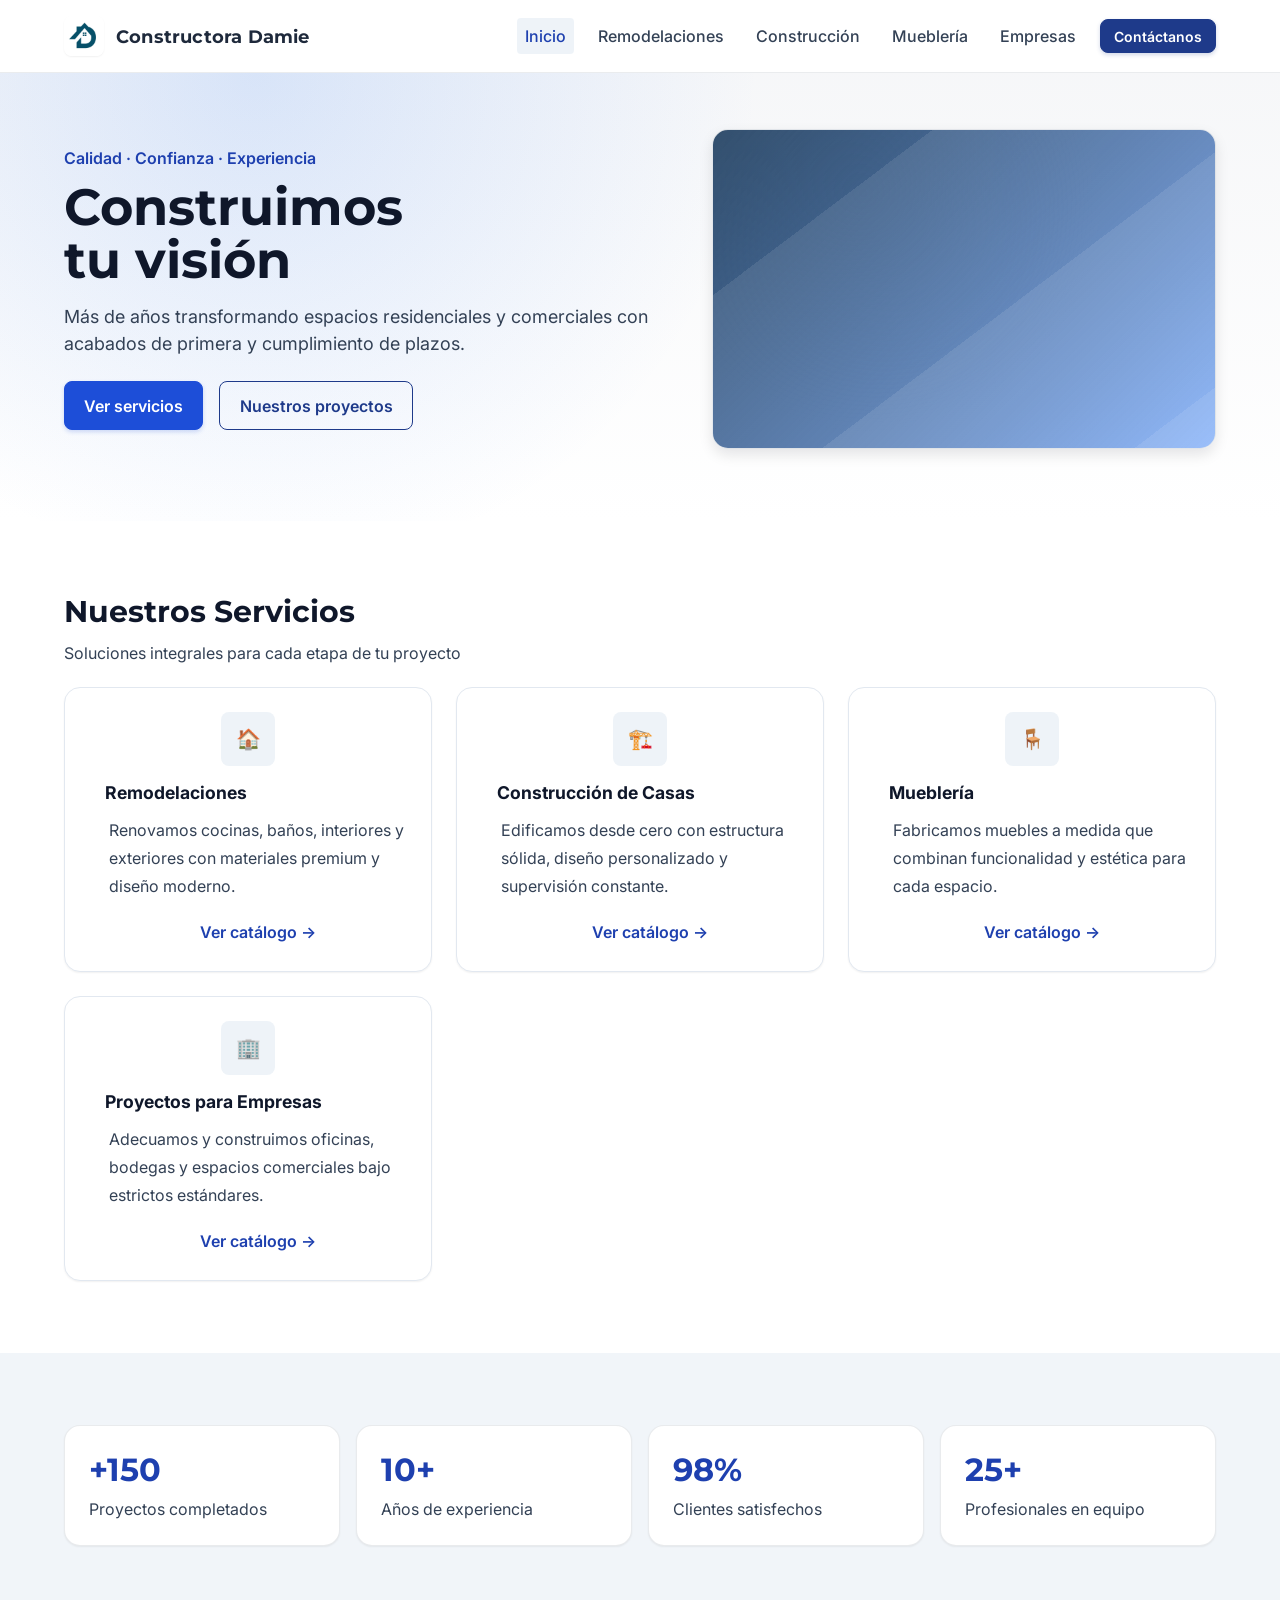
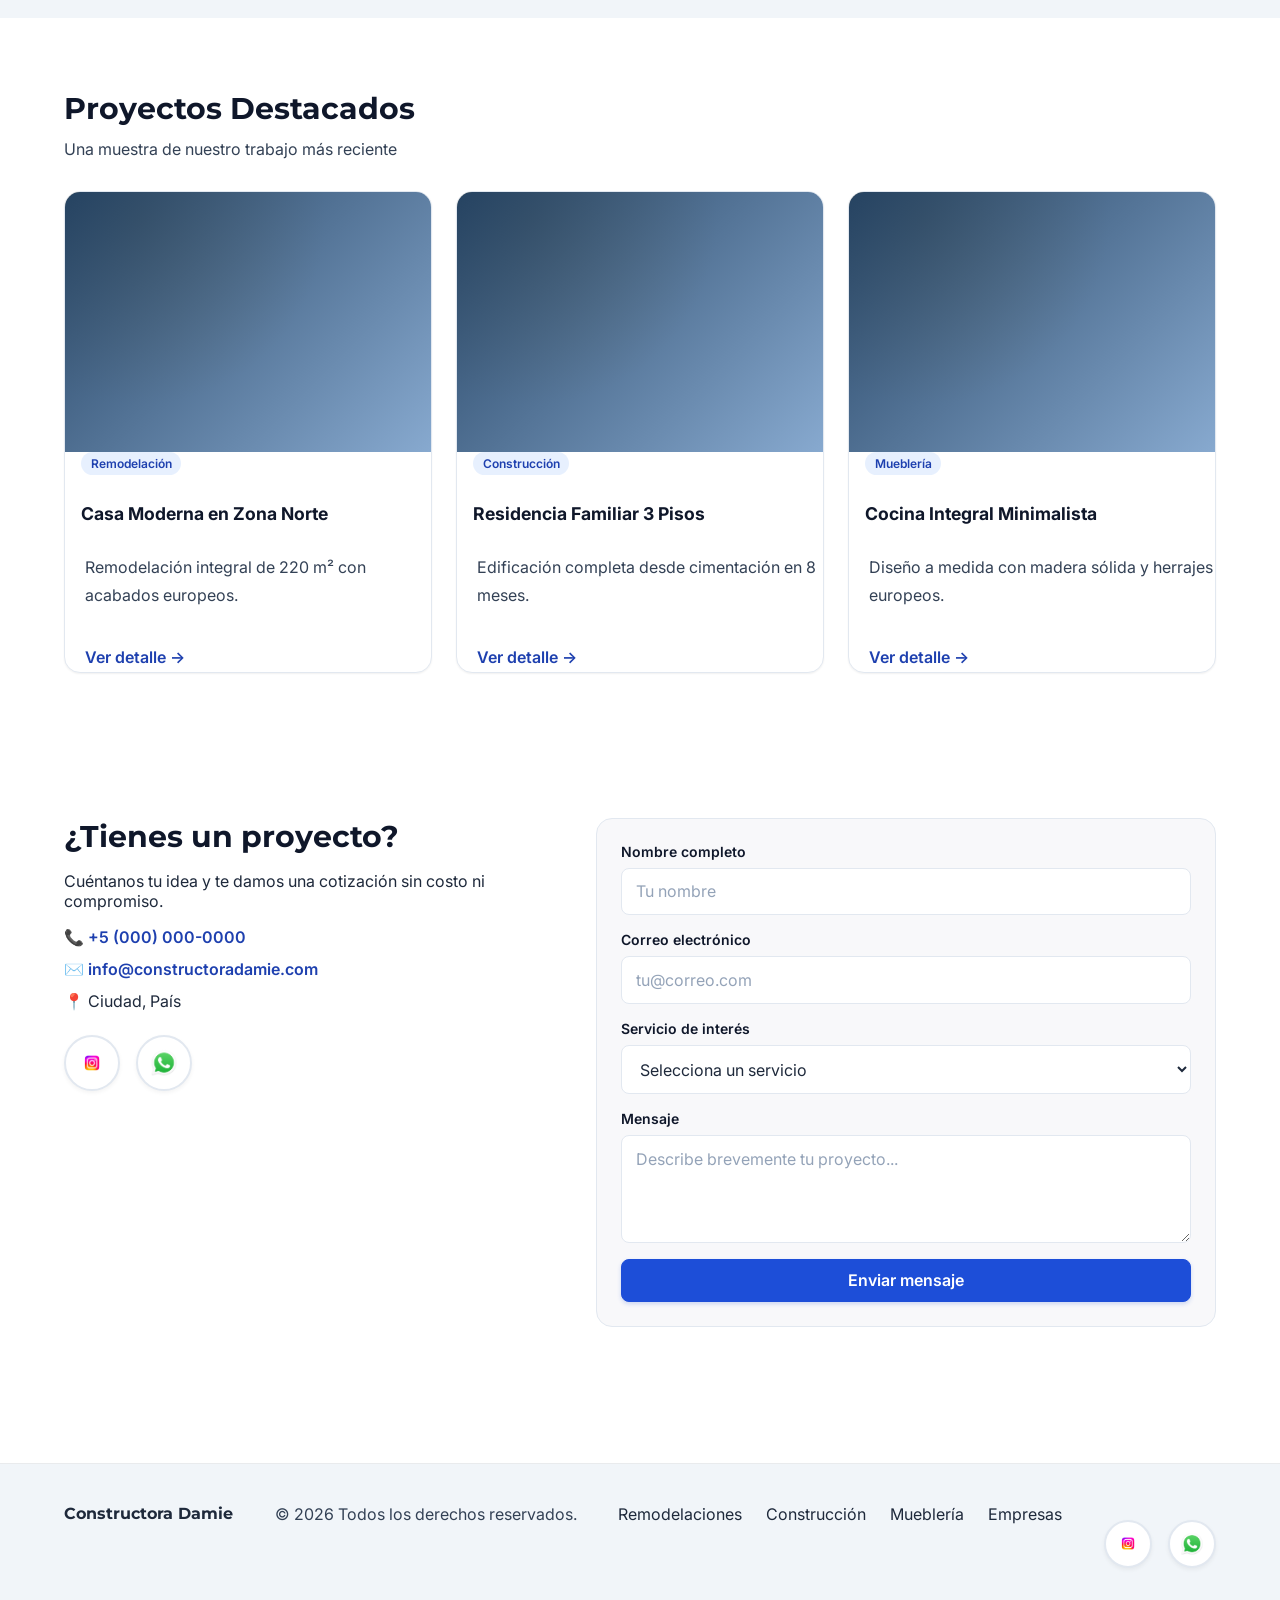
==== commit e419098c: "created: logos para contacto" ====
--- a/index.html
+++ b/index.html
@@ -44,10 +44,10 @@
       </a>
 
       <!-- Botón hamburguesa (solo móviles) -->
+      <!-- NOTA: Se usa el carácter Unicode "☰" (U+2630) para representar el menú hamburguesa -->
+      <!-- Esto garantiza que se vea exactamente como el símbolo deseado "☰" -->
       <button class="nav-toggle" aria-label="Abrir menú" aria-expanded="false" aria-controls="main-nav">
-        <span class="nav-toggle__bar"></span>
-        <span class="nav-toggle__bar"></span>
-        <span class="nav-toggle__bar"></span>
+        <span class="nav-toggle__icon" aria-hidden="true">☰</span>
       </button>
 
       <!-- Menú de navegación principal -->
@@ -208,6 +208,26 @@
             <li>✉️ <a href="mailto:info@constructoradamie.com">info@constructoradamie.com</a></li>
             <li>📍 Ciudad, País</li>
           </ul>
+
+          <!-- ========================================
+               ICONOS SOCIALES - Instagram y WhatsApp
+               ======================================== -->
+          <div class="social-icons">
+            <!-- Instagram: Reemplaza # con el enlace real de Instagram -->
+            <a href="#" class="social-link social-link--instagram" target="_blank" rel="noopener noreferrer" aria-label="Síguenos en Instagram">
+              <img src="assets/images/Instagram-Logo.png" alt="Instagram" class="social-link__img">
+            </a>
+
+            <!-- WhatsApp:
+                 - Reemplaza 1234567890 con el número real (formato internacional sin +)
+                 - Reemplaza "Hola%20Constructora%20Damie" con el mensaje predefinido
+                 - Ejemplo completo: https://wa.me/1234567890?text=Hola%20Constructora%20Damie
+            -->
+            <a href="https://wa.me/1234567890?text=Hola%20Constructora%20Damie" class="social-link social-link--whatsapp" target="_blank" rel="noopener noreferrer" aria-label="Contáctanos por WhatsApp">
+              <img src="assets/images/WhatsApp_icon.png" alt="WhatsApp" class="social-link__img">
+            </a>
+          </div>
+          <!-- FIN ICONOS SOCIALES -->
         </div>
 
         <!-- Formulario de contacto — acción real se configura con JS o backend -->
@@ -257,6 +277,24 @@
           <li><a href="pages/empresas.html">Empresas</a></li>
         </ul>
       </nav>
+      <!-- Iconos sociales en el footer -->
+      <div class="social-icons" style="margin-top: var(--space-4); justify-content: center;">
+        <!-- Instagram -->
+        <a href="#" class="social-link social-link--instagram"
+           target="_blank"
+           rel="noopener noreferrer"
+           aria-label="Síguenos en Instagram">
+          <img src="assets/images/Instagram-Logo.png" alt="Instagram" width="32" height="32">
+        </a>
+        <!-- WhatsApp -->
+        <a href="https://wa.me/1234567890?text=Hola%20Constructora%20Damie"
+           class="social-link social-link--whatsapp"
+           target="_blank"
+           rel="noopener noreferrer"
+           aria-label="Contáctanos por WhatsApp">
+          <img src="assets/images/WhatsApp_icon.png" alt="WhatsApp" width="32" height="32">
+        </a>
+      </div>
     </div>
   </footer>
 
--- a/css/layout.css
+++ b/css/layout.css
@@ -105,26 +105,53 @@
 
 .nav-toggle {
   display: none; /* Visible en móviles */
-  width: 44px;
-  height: 44px;
+  width: 48px;
+  height: 48px;
   border-radius: var(--radius-md);
   border: 1px solid var(--color-border);
   background: var(--color-white);
   cursor: pointer;
   align-items: center;
   justify-content: center;
-}
-
-.nav-toggle__bar {
-  display: block;
-  width: 20px;
-  height: 2px;
-  background: var(--color-gray-700);
-  border-radius: var(--radius-full);
-  margin: 3px 0;
+  transition: all var(--transition-fast);
+  position: relative;
+}
+
+.nav-toggle:hover {
+  background: var(--color-gray-100);
+  border-color: var(--color-primary-light);
+  transform: translateY(-1px);
+  box-shadow: 0 2px 4px rgba(0, 0, 0, 0.1);
+}
+
+.nav-toggle:active {
+  transform: translateY(0);
+  box-shadow: none;
+}
+
+/* Icono hamburguesa usando carácter Unicode "☰" (U+2630) */
+.nav-toggle__icon {
+  display: inline-block;
+  font-size: 28px;
+  line-height: 1;
+  color: var(--color-gray-900);
+  transition: transform var(--transition-fast), opacity var(--transition-fast);
+  transform-origin: center;
+}
+
+/* Efecto cuando el menú está abierto (controlado por JS) */
+.nav-toggle[aria-expanded="true"] .nav-toggle__icon {
+  transform: rotate(90deg);
+  opacity: 0.8;
 }
 
 /* Navegación */
+.main-nav {
+  /* Estilos por defecto para desktop */
+  display: flex;
+  align-items: center;
+}
+
 .main-nav__list {
   list-style: none;
   padding: 0;
@@ -205,6 +232,31 @@
 
   .nav-toggle {
     display: inline-flex;
+  }
+
+  /* Mejorar visibilidad del botón en móviles con scroll */
+  .site-header {
+    position: sticky;
+    top: 0;
+    z-index: 100;
+    background: var(--color-white);
+    box-shadow: 0 1px 3px rgba(0, 0, 0, 0.05);
+    transition: box-shadow var(--transition-fast), background var(--transition-fast);
+  }
+
+  .site-header.scrolled {
+    box-shadow: 0 2px 8px rgba(0, 0, 0, 0.1);
+    background: rgba(255, 255, 255, 0.98);
+    backdrop-filter: blur(8px);
+  }
+
+  /* Asegurar que el botón sea claramente visible */
+  .nav-toggle {
+    box-shadow: 0 1px 3px rgba(0, 0, 0, 0.1);
+  }
+
+  .nav-toggle:hover {
+    box-shadow: 0 2px 6px rgba(0, 0, 0, 0.15);
   }
 
   .main-nav {
--- a/css/components.css
+++ b/css/components.css
@@ -666,3 +666,75 @@
 .projects-grid > *:nth-child(5) { animation-delay: 0.5s; }
 .projects-grid > *:nth-child(6) { animation-delay: 0.6s; }
 
+/* =============================================
+   ICONOS SOCIALES (Instagram y WhatsApp)
+   ============================================= */
+
+/* Contenedor para iconos sociales */
+.social-icons {
+  display: flex;
+  gap: var(--space-4);
+  align-items: center;
+  margin-top: var(--space-4);
+}
+
+/* Enlace de icono social */
+.social-link {
+  display: inline-flex;
+  align-items: center;
+  justify-content: center;
+  width: 48px;
+  height: 48px;
+  border-radius: var(--radius-full);
+  background: var(--color-white);
+  border: 2px solid var(--color-border);
+  transition: all var(--transition-fast);
+  box-shadow: 0 2px 4px rgba(0, 0, 0, 0.05);
+}
+
+.social-link:hover {
+  transform: translateY(-2px);
+  box-shadow: 0 4px 8px rgba(0, 0, 0, 0.1);
+  border-color: var(--color-primary-light);
+}
+
+.social-link:active {
+  transform: translateY(0);
+  box-shadow: 0 2px 4px rgba(0, 0, 0, 0.05);
+}
+
+/* Icono de Instagram */
+.social-link--instagram:hover {
+  background: linear-gradient(45deg, #405DE6, #5851DB, #833AB4, #C13584, #E1306C, #FD1D1D);
+  border-color: transparent;
+}
+
+/* Icono de WhatsApp */
+.social-link--whatsapp:hover {
+  background: #25D366;
+  border-color: transparent;
+}
+
+/* Imagen dentro del enlace social */
+.social-link img {
+  width: 24px;
+  height: 24px;
+  object-fit: contain;
+}
+
+/* Para secciones de contacto - iconos más grandes */
+.contact .social-icons {
+  margin-top: var(--space-6);
+  justify-content: flex-start;
+}
+
+.contact .social-link {
+  width: 56px;
+  height: 56px;
+}
+
+.contact .social-link img {
+  width: 28px;
+  height: 28px;
+}
+
